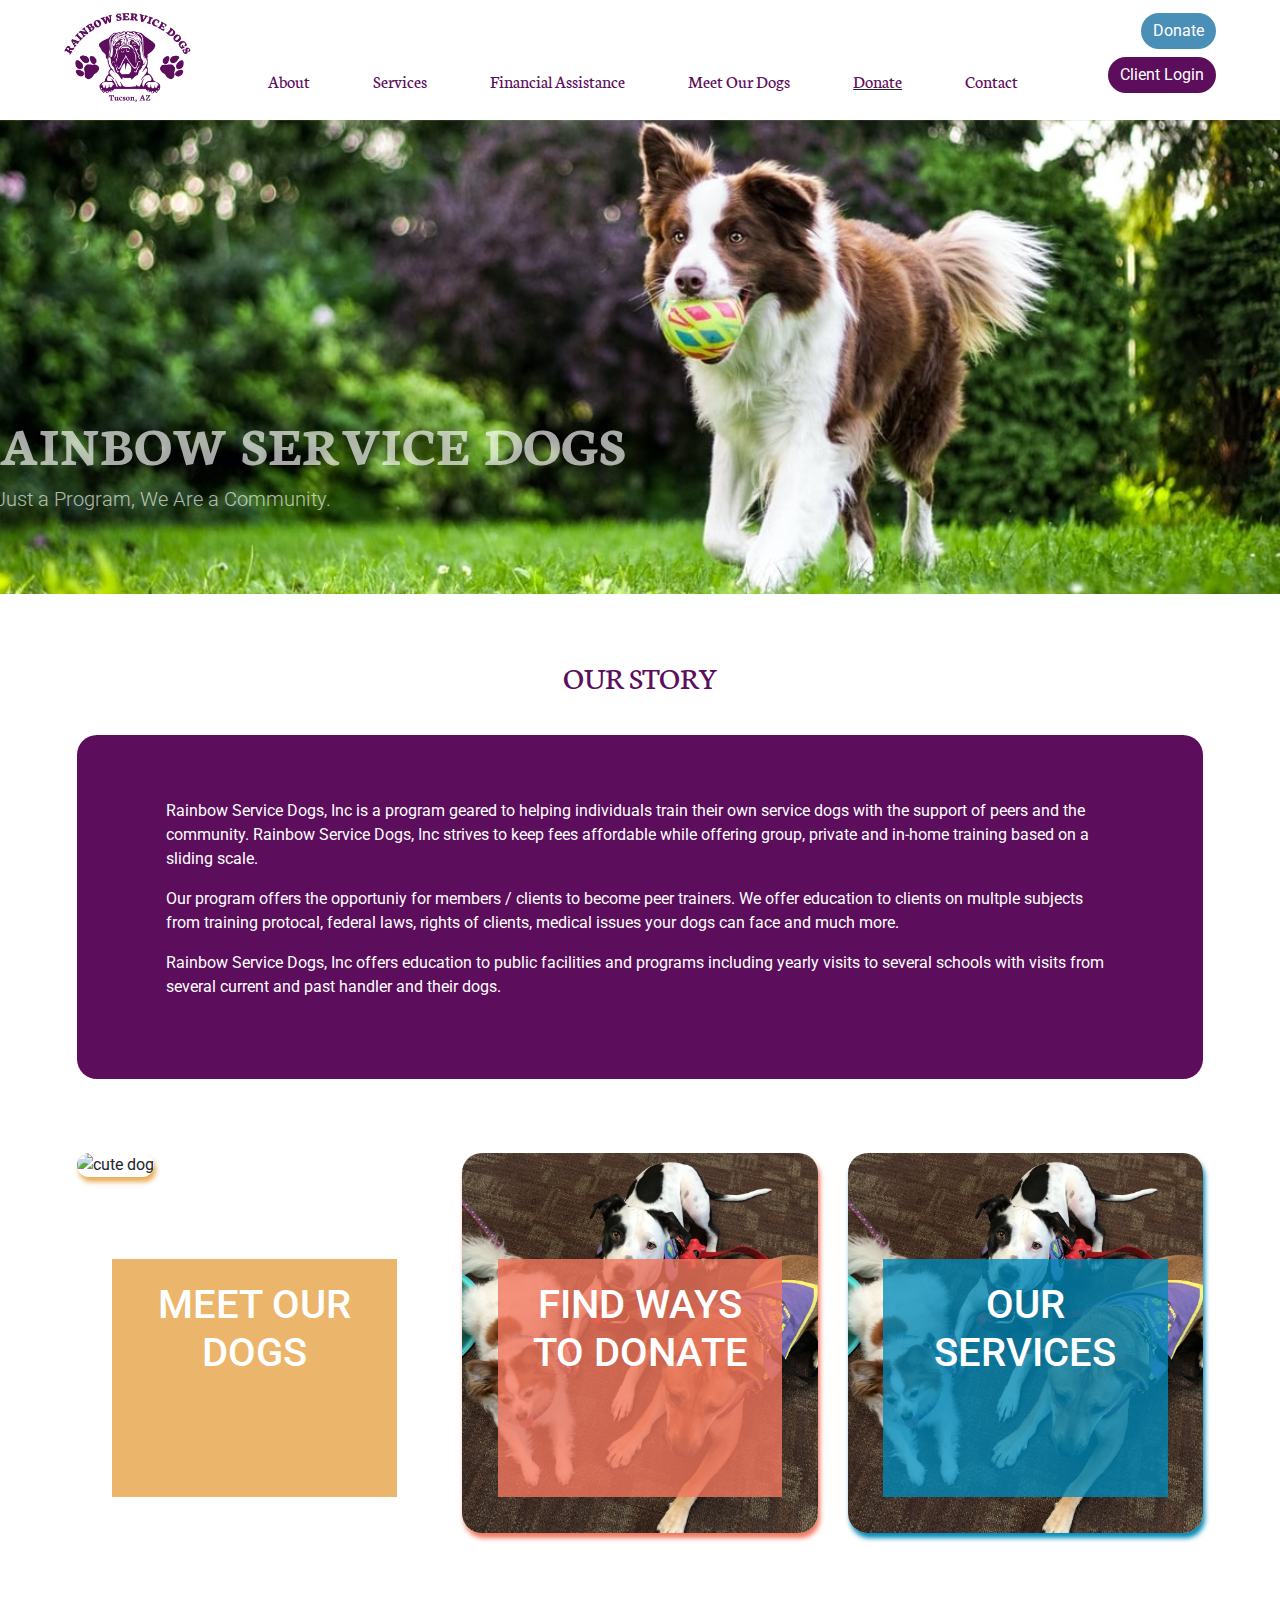
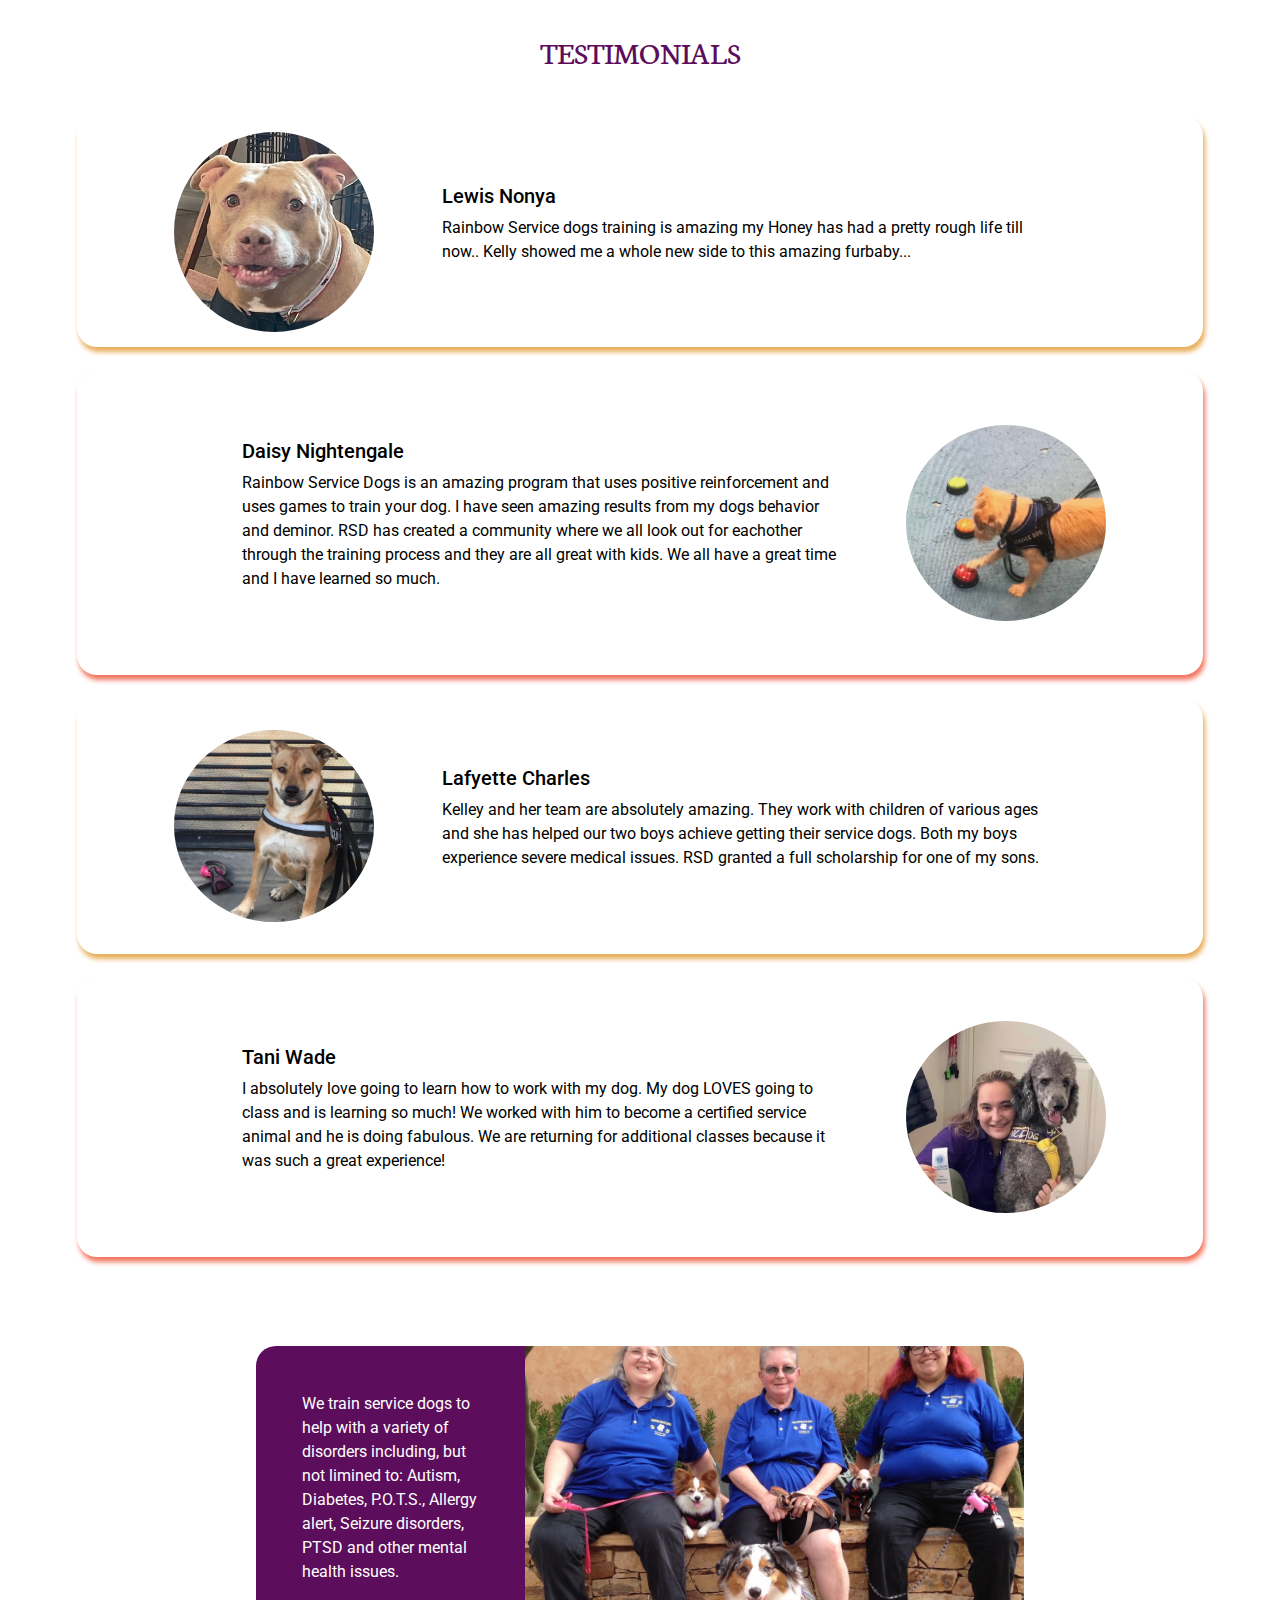
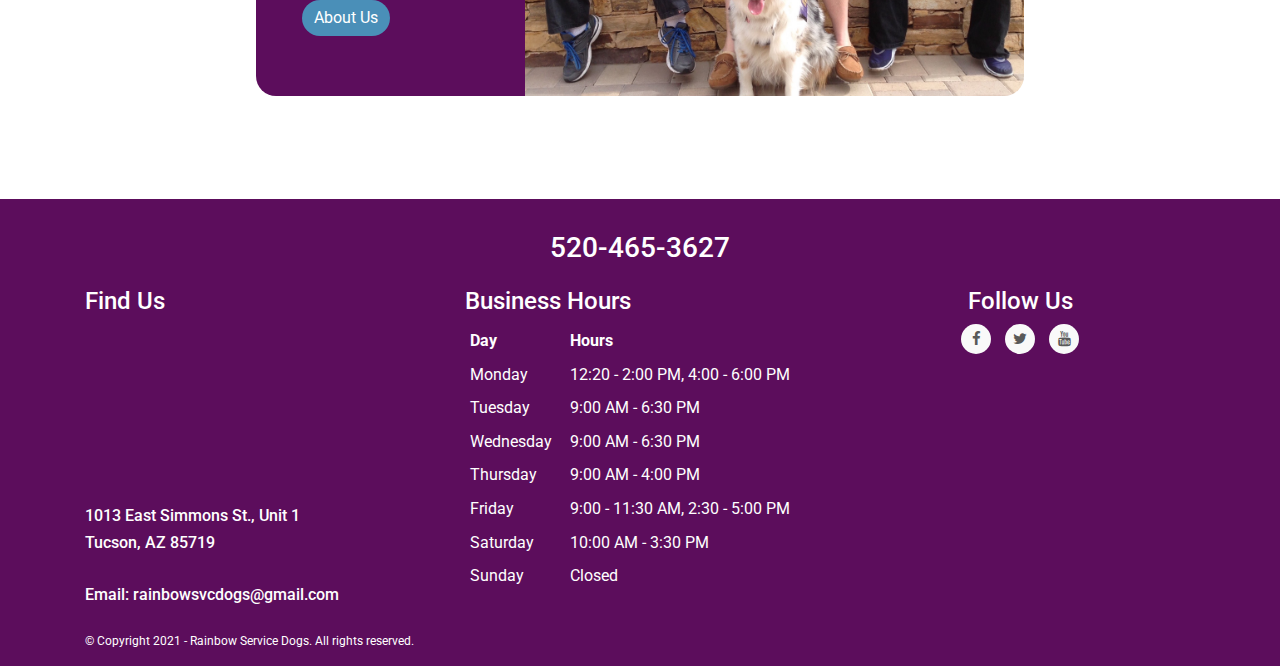
==== index.html @ cb77b2d5 "Margins fixed for about card media query" ====
<!DOCTYPE html>
<html>
<head>
    <title>Rainbow Service Dogs</title>
    <link rel="stylesheet" href="https://stackpath.bootstrapcdn.com/bootstrap/4.3.1/css/bootstrap.min.css" integrity="sha384-ggOyR0iXCbMQv3Xipma34MD+dH/1fQ784/j6cY/iJTQUOhcWr7x9JvoRxT2MZw1T" crossorigin="anonymous">
    <link href="css/style.css" rel="stylesheet" type="text/css">
    <link rel="preconnect" href="https://fonts.googleapis.com">
    <link rel="preconnect" href="https://fonts.gstatic.com" crossorigin>
    <link href="https://fonts.googleapis.com/css2?family=Neuton:wght@700&family=Roboto&display=swap" rel="stylesheet">

    <!--Favicon-->
    <link rel="apple-touch-icon" sizes="180x180" href="images/apple-touch-icon.png">
    <link rel="icon" type="image/png" sizes="32x32" href="images/favicon-32x32.png">
    <link rel="icon" type="image/png" sizes="16x16" href="images/favicon-16x16.png">
    <link rel="manifest" href="/site.webmanifest">

    <link href="https://maxcdn.bootstrapcdn.com/font-awesome/4.7.0/css/font-awesome.min.css" rel="stylesheet" >
    <link href="css/style.css" rel="stylesheet" type="text/css">
</head>
<body>

<section>
    <!-- Navigation -->
    <div class="navigationSection">
    <nav class="navbar navbar-expand-lg navbar-light bg-light fixed-top">
        <a class="navbar-brand" href="index.html">
            <img class="navLogo" src="images/logo.png">
        </a>
        <button class="navbar-toggler" type="button" data-toggle="collapse" data-target="#navbarSupportedContent" aria-controls="navbarSupportedContent" aria-expanded="false" aria-label="Toggle navigation">
          <span class="navbar-toggler-icon"></span>
        </button>
      
        <div class="collapse navbar-collapse align-items-end" id="navbarSupportedContent">
          <ul class="navbar-nav mr-auto">
            <li class="nav-item">
              <a class="nav-link" href="404 page.html">About</a>
            </li>
            <li class="nav-item">
              <a class="nav-link" href="services.html">Services</a>
            </li>
            <li class="nav-item">
                <a class="nav-link" href="404 page.html">Financial Assistance</a>
              </li>
              <li class="nav-item">
                <a class="nav-link" href="pups.html">Meet Our Dogs</a>
              </li>
              <li class="nav-item active">
                <a class="nav-link" href="donate.html">Donate</a>
              </li>
              <li class="nav-item">
                <a class="nav-link" href="404 page.html">Contact</a>
              </li>
            
          </ul>
          <div class="navigationButtons">
            <div class="navButton">
                <button class="donateButton btn btn-outline-success my-2 my-sm-0" type="submit">Donate</button>
            </div>
            <div class="navButton">
                <button class="btn btn-outline-success my-2 my-sm-0 searchButton loginButton" type="submit">Client Login</button>
            </div>
        </div>
        </div>
      </nav>
    </div>
</section>

    <!-- Jumbotron -->
    <div class="heroSection">
        <div class="jumbotron homeJumbotron">
            <h1 class="display-4 homeTitle fadeonload">RAINBOW SERVICE DOGS</h1>
            <p class="lead fadeonload">Not Just a Program, We Are a Community.</p>
          </div>
    </div>

<!-- MAIN PAGE SECTION -->

<!--Intro-->

<div class="pageIntro">
<h2 class="purple homeOurStory">OUR STORY</h2>
<div class="purpleCard">
  <div class="pupIntro">
    <p>Rainbow Service Dogs, Inc is a program geared to helping individuals train their own service dogs with the support of peers and the community.
      Rainbow Service Dogs, Inc strives to keep fees affordable while offering group, private and in-home training based on a sliding scale.</p>
      <p>Our program offers the opportuniy for members / clients to become peer trainers. We offer education to clients on multple subjects from training protocal, federal laws, rights of clients, medical issues your dogs can face and much more.</p>
      <p>Rainbow Service Dogs, Inc offers education to public facilities and programs  including yearly visits to several schools  with visits from several current and past  handler and their dogs.</p>
  </div>
  </div>
</div>

  <!--Feature Homepage cards-->
  
  <div class="container-fluid">
    
    <div class="row galleryRow">
    
   <div class="card-container col-lg-4 col-md-4 col-sm-12">
     <div class="pupCard">
    <div class="pupImageHolder card-image-overlay"><img class="card-img yellow-box-shadow" src="images/Doggo 1 square.jpg" alt="cute dog"></div>
    <div class="card-img-overlay card-overlay-text3">
      <h1>MEET OUR DOGS</h1>
     </div>
    <a class="card-block stretched-link text-decoration-none" href="pups.html"></a>
    <div class="overlay3">
     <h1 class= "card-overlay-text3">MEET OUR DOGS</h1>
    </div>
    </a>
  </div>
   </div>
    

   <div class="card-container col-lg-4 col-md-4 col-sm-12">
    <div class="pupCard">
   <div class="pupImageHolder card-img"><img class="card-img orange-box-shadow" src="images/threedogs.jpg" alt="Card image"> </div>
   <div class="card-img-overlay card-overlay-text2">
    <h1>FIND WAYS TO DONATE</h1>
   </div>
   <a class="card-block stretched-link text-decoration-none" href="donate.html">
  <div class="overlay2">
   <h1 class= "card-overlay-text2">FIND WAYS TO DONATE</h1>
  </div>
   </a>
  </div>
  </div>
   
  <div class="card-container col-lg-4 col-md-4 col-sm-12">
  <div class="pupCard">
   <div class="pupImageHolder card-img"><img class="card-img blue-box-shadow" src="images/threedogs.jpg" alt="Card image"> </div>
   <div class="card-img-overlay card-overlay-text1">
     <h1>OUR SERVICES</h1>
    </div>
    <a class="card-block stretched-link text-decoration-none" href="services.html"> 
   <div class="overlay">
    <h1 class= "card-overlay-text1">OUR SERVICES</h1>
   </div>
   </a>
  </div>
  </div>
  </div>

</div>

<!--Testimonial Cards-->
<div class="container-fluid">
  <h2 class="purple homeSubheading">TESTIMONIALS</h2>
</div>
<div class="testimonials yellow-box-shadow my-4">    
    <div class="testimonial Image d-flex align-items-center">
    <img class="rounded-circle" alt="Honey the Dog" src="images/Honey.jpeg" width="200" data-holder-rendered="true">
    </div>
  <div class="testimonialInfo"> 
    <h5>Lewis Nonya</h5>
    <p>Rainbow Service dogs training is amazing my Honey has had a pretty rough life till now.. Kelly showed me a whole new side to this amazing furbaby...</p>
  </div>
</div>
</div>

<div class="testimonials orange-box-shadow my-4">    
<div class="testimonialInfo">
  <h5>Daisy Nightengale</h5>
  <p>Rainbow Service Dogs is an amazing program that uses positive reinforcement and uses games to train your dog. I have seen amazing results from my dogs behavior and deminor. RSD has created a community where we all look out for eachother through the training process and they are all great with kids. We all have a great time and I have learned so much.</p>
</div>
<div class="testimonial Image  d-flex align-items-center">
  <img class="rounded-circle" alt="Frankie in action" src="images/frankie.jpeg" width="200" data-holder-rendered="true">
</div>
</div>

<div class="testimonials yellow-box-shadow my-4">    
  <div class="testimonial Image d-flex align-items-center">
    <img class="rounded-circle" alt="Daisy the Dog" src="images/daisy2.jpg" width="200" data-holder-rendered="true">
  </div>
  <div class="testimonialInfo">
  <h5>Lafyette Charles</h5>
  <p>Kelley and her team are absolutely amazing. They work with children of various ages and she has helped our two boys achieve getting their service dogs. Both my boys experience  severe medical issues. RSD granted a full scholarship for one of my sons.</p>  
  </div>
</div>
  
  <div class="testimonials orange-box-shadow my-4">    
  <div class="testimonialInfo">
  <h5>Tani Wade</h5>
  <p>I absolutely love going to learn how to work with my dog.  My dog LOVES going to class and is learning so much!  We worked with him to become a certified service animal and he is doing fabulous.  We are returning for additional classes because it was such a great experience!</p>  
  </div>
  <div class="testimonial Image d-flex align-items-center">
    <img class="rounded-circle" alt="Tani and doggo" src="images/Tani Wade.jpeg" width="200" data-holder-rendered="true">
  </div>
  </div>

<!--Call to Donate Card-->
<div class="call-to-action">
<div class="call-to-donate pupsDonate about-us-button">    
  <div class="actionInfo">
    <p>We train service dogs to help with a variety of disorders including, but not limined to: Autism, Diabetes, P.O.T.S., Allergy alert, Seizure disorders, PTSD and other mental health issues.</p>
    <button class="donateButton call-donate-button btn btn-outline-success my-2 my-sm-0" type="submit">About Us</button>
  </div>
  <div class="actionImage">
    <img src="images/threetrainers.jpg">
  </div>
</div>
</div>

</body>
<!-- Footer -->
<footer class="mainfooter" role="contentinfo">
  <div class="footer-middle">
  <div class="container">
    <h3 class="text-center phone">520-465-3627​</h3>
    <div class="row">
                  <!--Column1-->
      <div class="col-md-4 col-sm-6">
        <h4>Find Us</h4>
        <div class="footer-pad map">
          <iframe src="https://www.google.com/maps/embed?pb=!1m18!1m12!1m3!1d3373.3528376174877!2d-110.95823108454509!3d32.27549041669413!2m3!1f0!2f0!3f0!3m2!1i1024!2i768!4f13.1!3m3!1m2!1s0x86d673d3e65c7bdd%3A0x8d4feb7d6f4e5d5d!2s1013%20E%20Simmons%20St%20%231%2C%20Tucson%2C%20AZ%2085719!5e0!3m2!1sen!2sus!4v1629063842570!5m2!1sen!2sus" width="250" height="175 " style="border:0;" allowfullscreen="" loading="lazy"></iframe>
        </div>
        <h6>1013 East Simmons St., Unit 1</h6>
        <h6>Tucson, AZ 85719</h6>
        <br>
        <h6>Email: rainbowsvcdogs@gmail.com</h6>
      </div>
                  <!--Column2-->
      <div class="col-md-4 col-sm-6">
        <div class="footer-pad">
          <h4>Business Hours</h4>
          <table class="table-sm table-borderless" style="width:350px; background-color: #5C0D5C;">
            <thead class="thead">
              <th>Day</th>
              <th>Hours</th>
            </thead>
            <tbody class="table" style="color: white;">
              <tr>
                <td>Monday</td>
                <td>12:20 - 2:00 PM, 4:00 - 6:00 PM</td>
              </tr>
              <tr>
                <td>Tuesday</td>
                <td>9:00 AM - 6:30 PM</td>
              </tr>
              <tr>
                <td>Wednesday</td>
                <td>9:00 AM - 6:30 PM</td>
              </tr>
              <tr>
                <td>Thursday</td>
                <td>9:00 AM - 4:00 PM</td>
              </tr>
              <tr>
                <td>Friday</td<>
                  <td>9:00 - 11:30 AM, 2:30 - 5:00 PM</td>
              </tr>
              <tr>
                <td>Saturday</td>
                <td>10:00 AM - 3:30 PM</td>
              </tr>
              <tr>
                <td>Sunday</td>
                <td>Closed</td>
              </tr>
            </tbody>
          </table>
      </div>
      </div>
                  <!--Column3--> 
      <div class="col-md-4 text-center">
        <!--Column3-->
        <h4>Follow Us</h4>
            <ul class="social-network social-circle">
             <li><a href="#" class="icoFacebook" title="Facebook"><i class="fa fa-facebook"></i></a></li>
             <li><a href="#" class="icoTwitter" title="Twitter"><i class="fa fa-twitter"></i></a></li>
             <li><a href="#" class="icoYouTube" title="YouTube"><i class="fa fa-youtube"></i></a></li>
            </ul>	
      </div>			

    </div>
  <div class="row mb-10">
    <div class="col-md-12 mb-10 copy">
      <p>&copy; Copyright 2021 - Rainbow Service Dogs.  All rights reserved.</p>
    </div>
  </div>


  </div>
  </div>
</footer>  


<script src="https://code.jquery.com/jquery-3.3.1.slim.min.js" integrity="sha384-q8i/X+965DzO0rT7abK41JStQIAqVgRVzpbzo5smXKp4YfRvH+8abtTE1Pi6jizo" crossorigin="anonymous"></script>
    <script src="https://cdnjs.cloudflare.com/ajax/libs/popper.js/1.14.7/umd/popper.min.js" integrity="sha384-UO2eT0CpHqdSJQ6hJty5KVphtPhzWj9WO1clHTMGa3JDZwrnQq4sF86dIHNDz0W1" crossorigin="anonymous"></script>
    <script src="https://stackpath.bootstrapcdn.com/bootstrap/4.3.1/js/bootstrap.min.js" integrity="sha384-JjSmVgyd0p3pXB1rRibZUAYoIIy6OrQ6VrjIEaFf/nJGzIxFDsf4x0xIM+B07jRM" crossorigin="anonymous"></script>
    <script src="https://ajax.googleapis.com/ajax/libs/jquery/3.4.1/jquery.min.js"></script>    
<script src="js/index.js"></script>
</html>
---- css/style.css ----
* {
  -webkit-box-sizing: border-box;
          box-sizing: border-box;
}

/* Typography */
h1 h2 {
  font-family: Neuton, 'Times New Roman', Times, serif;
}
p {
  font-family: Roboto, Arial, Helvetica, sans-serif;
}
.purple {
  color:#5C0D5C;
  font-family: Neuton, 'Times New Roman', Times, serif;
}


/* Navigation Bar Menu */

.navbar {
    padding-left: 5%;
    padding-right: 5%;
    background-color: white !important;
}
.nav-link {
    color:#5C0D5C !important;
    font-family: "Neuton", Georgia, 'Times New Roman', Times, serif;
    font-size: 18px;
}
a.nav-link:hover {
  color: #4A8FB8 !important;
}

.navbar-brand {
    width: 11%;
    margin-right: 4%;
}
.navLogo {
    width: 100%;
}

.donateButton {
    margin-right: 1%;
    background-color: #4A8FB8;
    color: white;
    border: none;
    border-radius: 18px;
}
.donateButton:hover {
  background-color: #E8AE5A;
  color: #2e2e2e;
}
.navigationButtons {
    display: flex;
    flex-direction: column;
    align-items: flex-end;
    justify-content: flex-end;
}
.navButton {
    margin-bottom: 8%;
}
.tab-content {
    padding: 5%;
}
.loginButton {
    background-color: #5C0D5C;
    color: white;
    border: none;
    border-radius: 18px;
}
.modalButton {
  border-radius: 18px;
}
.loginButton:hover {
    background-color: #E8AE5A;
    color: #2e2e2e;
  } 
.navbar-nav {
    width: 83%;
    display: flex;
    justify-content: space-around;
}


/* Jumbotron Hero Section */
.jumbotron {
    padding: 5%;
    margin-top: 120px;
    border-radius: 0;
}
.jumbotron h1 {
  font-family: "Neuton";
  font-weight: bolder !important;
  color: white;
}
.btn-primary {
    background-color: #5C0D5C;
    border: none;
}
.btn-primary:hover {
  background-color: #E8AE5A;
  color: #2e2e2e;
}

.homeJumbotron {
  background-image: url(../images/home\ hero\ crop.jpg);
  background-size: cover;
  background-position: 32%;
  height: 100%;
}
.lead {
  color: white;
}
.homeTitle {
  margin-top: 25vh;
  margin-left: 2%;
}

.pupJumbotron {
  background-image: url(../images/meetourdogs.jpg);
  background-size: cover;
  height: 100%;
  position: 45%;
}

.pupHeading {
  margin-top: 20vh;
}

/* Donation Tabs */
.donate {
  box-shadow: 2px 5px 5px #5C0D5C;
  margin-left: 5%;
  margin-right: 5%;
  border-radius: 20px;
  margin-bottom:5%;
}
.donationSection {
    margin-top: 80px;
    border-radius: 20px;
}
.donationMethod {
    width: 33.33%;
    height: 130px;
    border-top-left-radius: 20px;
    border-top-right-radius: 20px;
}
.tab-content {
    height: 250px;
    border-radius: 20px;
}

.paypal {
  position: absolute;
  right: 0px;
  padding: 20px;
  margin-right: 80px;
  margin-bottom: 40px;
}

.donateJumbotron {
  background-image: url(../images/Donations.jpg);
  background-size: cover;
  background-position: 31%;
  height: 100%;
}

.donateHeading {
  margin-top: 20vh;
}

.donorHeading{
  margin-top: 70vh;
  background-color:#f0f0f0d2;
  padding: 20px;
}

.donorJumbotron {
  background-image: url(../images/xan-griffin-UCFgM_AojFg-unsplash.jpg);
  background-size: cover;
  height: 100%;
}

.purpleDonors {
  color:#5C0D5C;
  font-family: Neuton, 'Times New Roman', Times, serif;
  font-size: 20px;
  margin-bottom: 2%;
  margin-left: 2%;
}

.homeOurStory {
  text-align: center;
  margin-top: 5%;
}

/* Purple Card */
.purpleCard {
  background-color:#5C0D5C;
  color: white;
  margin-left: 6%;
  margin-right: 6%;
  margin-top: 3%;
  margin-bottom: 2%;
  padding-top: 5%;
  padding-bottom: 5%;
  padding-left: 7%;
  padding-right: 7%;
  border-radius: 20px;
}
.purpleCard h5 {
  margin-bottom: 2%;
  margin-top: 1%;
  font-weight: bold;
}
.meetIntroduction {
  margin-top: 5%;
}
.introCard {
  background-color:#5C0D5C;
  color: white;
  margin-left: 6%;
  margin-right: 6%;
  margin-top: 1%;
  padding: 2%;
  border-radius: 20px;
}
.introCard h5 {
  margin-bottom: 2%;
  margin-top: 1%;
  font-weight: bold;
}

/* Call to Donate Card */
.call-to-donate {
  display: flex;
  flex-direction: row;
  width: 60%;
  justify-content: center;
  margin: 0 auto;
  height: 350px;
  margin-top: 7%;
}
.actionInfo {
  width: 35%;
  background-color: #5C0D5C;
  color: white; 
  border-bottom-left-radius: 20px;
  border-top-left-radius: 20px;
  padding: 6%;
}
.actionInfo h4 {
  margin-top: 20%;
  padding-bottom: 10%;
}
.call-donate-button {
  margin-top: 10%;
}
.actionImage {
  width: 65%;
}
.actionImage img {
  height: 100%;
  width: 100%;
  object-fit: cover;
  border-bottom-right-radius: 20px;
  border-top-right-radius: 20px;
}

.aboutInfo {
  width: 35%;
  background-color: #5C0D5C;
  color: white; 
  border-bottom-left-radius: 20px;
  border-top-left-radius: 20px;
  padding: 3%;
}

/* Testimonial Card */
.homeSubheading {
  text-align: center;
  margin-top: 3%;
}
.testimonials {
  display: flex;
  flex-direction: row;
  width: 88%;
  justify-content: center;
  margin: 0 auto;
  border-radius: 20px;
  
}
.testimonialInfo {
  width: 65%;
  color: black; 
  border-bottom-left-radius: 20px;
  border-top-left-radius: 20px;
  padding: 6%;
  height: 100%;
}
.testimonialInfo h4 {
  margin-top: 20%;
  padding-bottom: 10%;
}
.testimonialImage {
  width: 35%;
  padding: 3%;
}

.yellow-box-shadow {
  box-shadow: 2px 5px 5px #E8AE5A;
}
.orange-box-shadow {
  box-shadow: 2px 5px 5px #F2765E;
}
.blue-box-shadow {
  box-shadow: 2px 5px 5px #008bba;
}
.lightpurple-box-shadow {
  box-shadow: 2px 5px 5px #A84AA8;
}
.purple-box-shadow {
  box-shadow: 2px 5px 5px #5F4ABF;
}
.darkpurple-box-shadow {
  box-shadow: 2px 5px 5px #5C0D5C;
}
/* Modal Carousel */
.modalContainer {
  margin-top: 1% !important;
}

.img-size {
    /* 	padding: 0;
        margin: 0; */
        height: 450px;
        width: 700px;
        background-size: cover;
        overflow: hidden;
    }
    .modal-content {
       width: 700px;
      border:none;
    }
    .modal-body {
       padding: 0;
    }
    .carousel-control-prev-icon {
        background-image: url("data:image/svg+xml;charset=utf8,%3Csvg xmlns='http://www.w3.org/2000/svg' fill='%23009be1' viewBox='0 0 8 8'%3E%3Cpath d='M5.25 0l-4 4 4 4 1.5-1.5-2.5-2.5 2.5-2.5-1.5-1.5z'/%3E%3C/svg%3E");
        width: 30px;
        height: 48px;
    }
    .carousel-control-next-icon {
        background-image: url("data:image/svg+xml;charset=utf8,%3Csvg xmlns='http://www.w3.org/2000/svg' fill='%23009be1' viewBox='0 0 8 8'%3E%3Cpath d='M2.75 0l-1.5 1.5 2.5 2.5-2.5 2.5 1.5 1.5 4-4-4-4z'/%3E%3C/svg%3E");
        width: 30px;
        height: 48px;
    }

    .modalTraining {
      margin-bottom: 8%;
    }

    .carousel-item img {
      width: 100%;
      object-fit: contain;
    }
    .carousel-item p {
      margin: 3%;
    }
    .carousel-item h5 {
      margin: 3%;
    }

/* Cards - Regular */
.container-fluid {
  padding-left: 6%;
  padding-right: 6%;
  padding-top: 2%;
  padding-bottom: 1%;
}
.card {
  box-shadow: 2px 5px 8px #5C0D5C;
  border-radius: 20px;
}
.card img {
  border-top-left-radius: 20px;
  border-top-right-radius: 20px;
}
.card-title {
  font-size: 24px;
}

/* Pup Gallery Cards */
.galleryRow {
  margin-bottom: 2.5%;
  margin-top: 2%;
}
.pupCard {
  border-radius: 20px;
  height: 380px;
  position: relative;
}

.pupContent1, .pupContent2, .pupContent3 {
  padding: 15%;
  width: 100%;
}

.pupCard img {
  border-radius: 20px;
  width: 100%;
  height: 100%;
  object-fit:cover;
}

/* overlay fix*/
.pupImageHolder img {
  border-radius: 20px;
  width: 100%;
  height: 100%;
  object-fit:cover;
}
.pupImageHolder {
  width: 100%;
  height: 100%;
  object-fit:cover;
}

.pupsDonate {
  margin-bottom: 8%;
}
.galleryHeader {
  margin-top: 2% !important;
  margin-bottom: 3% !important;
}

.pupTitle {
  color: white;
  font-family: "Neuton" Georgia, 'Times New Roman', Times, serif;
  font-weight: bolder;
}
.pupText {
  color: white;
  font-family: "Roboto" Arial, Helvetica, sans-serif !important;
}

.overlay {
  position: absolute;
  top: 0;
  bottom: 0;
  left: 0;
  right: 0;
  height: 100%;
  width: 100%;
  opacity: 0;
  transition: .5s ease;
  background-color: #008bbad7;
  border-radius: 20px;
  margin: auto;
  overflow: hidden
}

.overlay2 {
  position: absolute;
  top: 0;
  bottom: 0;
  left: 0;
  right: 0;
  height: 100%;
  width: 100%;
  opacity: 0;
  transition: .5s ease;
  background-color: #f2775ecc;
  border-radius: 20px;
  margin: auto;
  overflow: hidden
}
.overlay3 {
  position: absolute;
  top: 0;
  bottom: 0;
  left: 0;
  right: 0;
  height: 100%;
  width: 100%;
  opacity: 0;
  transition: .5s ease;
  background-color: #e8ad5ae3;
  border-radius: 20px;
  margin: auto;
  overflow: hidden
}
.overlay4 {
  position: absolute;
  top: 0;
  bottom: 0;
  left: 0;
  right: 0;
  height: 100%;
  width: 100%;
  opacity: 0;
  transition: .5s ease;
  background-color: #a138a1de;
  border-radius: 20px;
  margin: auto;
  overflow: hidden
}
.overlay5 {
  position: absolute;
  top: 0;
  bottom: 0;
  left: 0;
  right: 0;
  height: 100%;
  width: 100%;
  opacity: 0;
  transition: .5s ease;
  background-color: #5f4abfd8;
  border-radius: 20px;
  margin: auto;
  overflow: hidden
}

.pupCard:hover .overlay {
  opacity: 1;
}
.pupCard:hover .overlay2 {
  opacity: 1;
}
.pupCard:hover .overlay3 {
  opacity: 1;
}
.pupCard:hover .overlay4 {
  opacity: 1;
}
.pupCard:hover .overlay5 {
  opacity: 1;
}
/* Home Feature Cards */
.card-overlay-text1 {
  color: white;
  text-align: center;
  margin-top: 30%;
  margin-bottom: 10%;
  margin-left: 10%;
  margin-right: 10%;
  padding: 6%;
  background-color: #008bbac5; 
}
.card-overlay-text2 {
  color: white;
  text-align: center;
  margin-top: 30%;
  margin-bottom: 10%;
  margin-left: 10%;
  margin-right: 10%;
  padding: 6%;
  background-color: #f2775ecc; 
}
.card-overlay-text3 {
  color: white;
  text-align: center;
  margin-top: 30%;
  margin-bottom: 10%;
  margin-left: 10%;
  margin-right: 10%;
  padding: 6%;
  background-color: #e8ad5ae3; 
}

/*FOOTER*/

footer {
  background: #5C0D5C;
  color: white;
  margin-top: 5%;
}

footer a {
  color: #fff;
  font-size: 14px;
  transition-duration: 0.2s;
}

.copy {
  font-size: 12px;
  padding-top: 20px;
}

.footer-middle {
  padding-top: 2em;
  color: white;
}

footer .phone {
  padding-bottom: 15px;
}

/* footer social icons */

ul.social-network {
  list-style: none;
  display: inline;
  margin-left: 0 !important;
  padding: 0;
}

ul.social-network li {
  display: inline;
  margin: 0 5px;
}

.social-network a.icoFacebook:hover {
  background-color: #4A8FB8;
}

.social-network a.icoYouTube:hover {
  background-color: #4A8FB8;
}
.social-network a.icoTwitter:hover {
  background-color: #4A8FB8;
}

.social-network a.icoFacebook:hover i,
.social-network a.icoYouTube:hover i, 
.social-network a.icoTwitter:hover i {
  color: white;
}

.social-network a.socialIcon:hover,
.socialHoverClass {
  color: #A84AA8;
}

.social-circle li a {
  display: inline-block;
  position: relative;
  margin: 0 auto 0 auto;
  -moz-border-radius: 50%;
  -webkit-border-radius: 50%;
  border-radius: 50%;
  text-align: center;
  width: 30px;
  height: 30px;
  font-size: 15px;
}

.social-circle li i {
  margin: 0;
  line-height: 30px;
  text-align: center;
}

.social-circle li a:hover i,
.triggeredHover {
  -moz-transform: rotate(360deg);
  -webkit-transform: rotate(360deg);
  -ms--transform: rotate(360deg);
  transform: rotate(360deg);
  -webkit-transition: all 0.2s;
  -moz-transition: all 0.2s;
  -o-transition: all 0.2s;
  -ms-transition: all 0.2s;
  transition: all 0.2s;
}

.social-circle i {
  color: #595959;
  -webkit-transition: all 0.8s;
  -moz-transition: all 0.8s;
  -o-transition: all 0.8s;
  -ms-transition: all 0.8s;
  transition: all 0.8s;
}

.social-network a {
  background-color: #F9F9F9;
}

* {
  -webkit-box-sizing: border-box;
          box-sizing: border-box;
}

/* 404 Page */
body {
  padding: 0;
  margin: 0;
}

#notfound {
  position: relative;
  height: 100vh;
}

#notfound .notfound {
  position: absolute;
  left: 50%;
  top: 50%;
  -webkit-transform: translate(-50%, -50%);
      -ms-transform: translate(-50%, -50%);
          transform: translate(-50%, -50%);
}

.notfound {
  max-width: 920px;
  width: 100%;
  line-height: 1.4;
  text-align: center;
  padding-left: 15px;
  padding-right: 15px;
}

.notfound .notfound-404 {
  position: absolute;
  height: 100px;
  top: 0;
  left: 50%;
  -webkit-transform: translateX(-50%);
      -ms-transform: translateX(-50%);
          transform: translateX(-50%);
  z-index: -1;
}

.notfound .notfound-404 h1 {
  font-family: 'Neuton', serif;
  color: #DEEBF2;
  font-weight: 900;
  font-size: 276px;
  margin: 0px;
  position: absolute;
  left: 50%;
  top: 50%;
  -webkit-transform: translate(-50%, -50%);
      -ms-transform: translate(-50%, -50%);
          transform: translate(-50%, -50%);
}

.notfound h2 {
  font-family: 'Neuton', serif;
  font-size: 46px;
  color: #000;
  font-weight: 900;
  text-transform: uppercase;
  margin: 0px;
}

.notfound p {
  font-family: 'Roboto', sans-serif;
  font-size: 16px;
  color: #000;
  font-weight: 400;

  margin-top: 15px;
}

.notfound a {
  font-family: 'Roboto', sans-serif;
  font-size: 14px;
  text-decoration: none;
  text-transform: uppercase;
  background: #5C0D5C;
  display: inline-block;
  padding: 16px 38px;
  border: 2px solid transparent;
  border-radius: 40px;
  color: #fff;
  font-weight: 400;
  -webkit-transition: 0.2s all;
  transition: 0.2s all;
}

.notfound a:hover {
  background-color: #fff;
  border-color: #5c0d5c;
  color: #5c0d5c;
}

/* Media Query */

@media (max-width: 767.98px) {

.navigationButtons {
    display: flex;
    flex-direction: column;
    align-items: flex-start;
    justify-content: flex-start;
    }   

.navButton {
    margin-bottom: 1%;
    }

.jumbotron {
      padding: 5%;
      margin-top: 70px;
      border-radius: 0;
  }

/* About Us Link card */


/* Call to Donate Card */
.call-to-donate {
  display: flex;
  flex-direction: column;
  width: 95%;
  justify-content: center;
  margin-top: 7%;
  margin-bottom: 1%;
  height: 600px;
}
.call-to-action {
  margin: 3%;
}
.actionInfo {
  width: 100%;
  height: 30%;
  background-color: #5C0D5C;
  color: white; 
  border-top-left-radius: 20px;
  border-top-right-radius: 20px;
  border-bottom-left-radius: 0px;
  padding: 6%;
}
.actionInfo h4 {
  margin-top: 2%;
  padding-bottom: 2%;
}
.call-donate-button {
  margin-top: 10%;
}
.actionImage {
  width: 100%;
}
.actionImage img {
  height: 60%;
  width: 100%;
  object-fit: cover;
  border-bottom-right-radius: 20px;
  border-bottom-left-radius: 20px;
  border-top-right-radius: 0px;

}
.homeOurStory {
  margin-top: 10%;
  margin-bottom: 5%;
}
.purpleCard {
  margin-bottom: 6%;
}
.purpleCard h5 {
  margin-bottom: 6%;
}
.homeSubheading {
  margin-top: 12%;
}
.testimonials {
  display: flex;
  flex-direction: column;
  padding: 6%;
}
.testimonialInfo {
  width: 100%;
  padding: 2%;
}
.testimonial{
  margin: 0 auto;
  padding: 2%;
}
.pupCard {
  margin-top: 3%;
}
.pupCard:active .overlay {
  opacity: 1;
}
.pupCard:active .overlay2 {
  opacity: 1;
}
.pupCard:active .overlay3 {
  opacity: 1;
}
.pupCard:active .overlay4 {
  opacity: 1;
}
.pupCard:active .overlay5 {
  opacity: 1;
}
.modalContainer {
  margin-top: 5% !important;
  margin-bottom: 10% !important;
}
footer {
  margin-top: -15% !important;
}


}

@media only screen and (max-width: 480px) {
      .notfound .notfound-404 h1 {
        font-size: 162px;
      }
    }


/* Service page modal */
  .btn-svc a:hover {
    background-color: #fff;
    border-color: #5c0d5c;
    color: #5c0d5c;
  }
  
  .btn-warning {
    background-color: #4a8fb8 !important;
    border: none;
}
.modal-footer btn {
  background-color: #4a8fb8 !important;
}

.white {
  background-color: white;
  color:#5c0d5c;
}

.main {
  margin-top: 10%;
}
.active {
  text-decoration: underline;
}

/* about us card */
.bcontent {
  margin-top: 10px;
}

/* Fade In */
.element.style {
  opacity: 1;
  margin-left: 0px;
}

.fadeonload {
  opacity: 0;
  margin-left: -300px;
  max-width: 100%;
}
---- css/style.css ----
* {
  -webkit-box-sizing: border-box;
          box-sizing: border-box;
}

/* Typography */
h1 h2 {
  font-family: Neuton, 'Times New Roman', Times, serif;
}
p {
  font-family: Roboto, Arial, Helvetica, sans-serif;
}
.purple {
  color:#5C0D5C;
  font-family: Neuton, 'Times New Roman', Times, serif;
}


/* Navigation Bar Menu */

.navbar {
    padding-left: 5%;
    padding-right: 5%;
    background-color: white !important;
}
.nav-link {
    color:#5C0D5C !important;
    font-family: "Neuton", Georgia, 'Times New Roman', Times, serif;
    font-size: 18px;
}
a.nav-link:hover {
  color: #4A8FB8 !important;
}

.navbar-brand {
    width: 11%;
    margin-right: 4%;
}
.navLogo {
    width: 100%;
}

.donateButton {
    margin-right: 1%;
    background-color: #4A8FB8;
    color: white;
    border: none;
    border-radius: 18px;
}
.donateButton:hover {
  background-color: #E8AE5A;
  color: #2e2e2e;
}
.navigationButtons {
    display: flex;
    flex-direction: column;
    align-items: flex-end;
    justify-content: flex-end;
}
.navButton {
    margin-bottom: 8%;
}
.tab-content {
    padding: 5%;
}
.loginButton {
    background-color: #5C0D5C;
    color: white;
    border: none;
    border-radius: 18px;
}
.modalButton {
  border-radius: 18px;
}
.loginButton:hover {
    background-color: #E8AE5A;
    color: #2e2e2e;
  } 
.navbar-nav {
    width: 83%;
    display: flex;
    justify-content: space-around;
}


/* Jumbotron Hero Section */
.jumbotron {
    padding: 5%;
    margin-top: 120px;
    border-radius: 0;
}
.jumbotron h1 {
  font-family: "Neuton";
  font-weight: bolder !important;
  color: white;
}
.btn-primary {
    background-color: #5C0D5C;
    border: none;
}
.btn-primary:hover {
  background-color: #E8AE5A;
  color: #2e2e2e;
}

.homeJumbotron {
  background-image: url(../images/home\ hero\ crop.jpg);
  background-size: cover;
  background-position: 32%;
  height: 100%;
}
.lead {
  color: white;
}
.homeTitle {
  margin-top: 25vh;
  margin-left: 2%;
}

.pupJumbotron {
  background-image: url(../images/meetourdogs.jpg);
  background-size: cover;
  height: 100%;
  position: 45%;
}

.pupHeading {
  margin-top: 20vh;
}

/* Donation Tabs */
.donate {
  box-shadow: 2px 5px 5px #5C0D5C;
  margin-left: 5%;
  margin-right: 5%;
  border-radius: 20px;
  margin-bottom:5%;
}
.donationSection {
    margin-top: 80px;
    border-radius: 20px;
}
.donationMethod {
    width: 33.33%;
    height: 130px;
    border-top-left-radius: 20px;
    border-top-right-radius: 20px;
}
.tab-content {
    height: 250px;
    border-radius: 20px;
}

.paypal {
  position: absolute;
  right: 0px;
  padding: 20px;
  margin-right: 80px;
  margin-bottom: 40px;
}

.donateJumbotron {
  background-image: url(../images/Donations.jpg);
  background-size: cover;
  background-position: 31%;
  height: 100%;
}

.donateHeading {
  margin-top: 20vh;
}

.donorHeading{
  margin-top: 70vh;
  background-color:#f0f0f0d2;
  padding: 20px;
}

.donorJumbotron {
  background-image: url(../images/xan-griffin-UCFgM_AojFg-unsplash.jpg);
  background-size: cover;
  height: 100%;
}

.purpleDonors {
  color:#5C0D5C;
  font-family: Neuton, 'Times New Roman', Times, serif;
  font-size: 20px;
  margin-bottom: 2%;
  margin-left: 2%;
}

.homeOurStory {
  text-align: center;
  margin-top: 5%;
}

/* Purple Card */
.purpleCard {
  background-color:#5C0D5C;
  color: white;
  margin-left: 6%;
  margin-right: 6%;
  margin-top: 3%;
  margin-bottom: 2%;
  padding-top: 5%;
  padding-bottom: 5%;
  padding-left: 7%;
  padding-right: 7%;
  border-radius: 20px;
}
.purpleCard h5 {
  margin-bottom: 2%;
  margin-top: 1%;
  font-weight: bold;
}
.meetIntroduction {
  margin-top: 5%;
}
.introCard {
  background-color:#5C0D5C;
  color: white;
  margin-left: 6%;
  margin-right: 6%;
  margin-top: 1%;
  padding: 2%;
  border-radius: 20px;
}
.introCard h5 {
  margin-bottom: 2%;
  margin-top: 1%;
  font-weight: bold;
}

/* Call to Donate Card */
.call-to-donate {
  display: flex;
  flex-direction: row;
  width: 60%;
  justify-content: center;
  margin: 0 auto;
  height: 350px;
  margin-top: 7%;
}
.actionInfo {
  width: 35%;
  background-color: #5C0D5C;
  color: white; 
  border-bottom-left-radius: 20px;
  border-top-left-radius: 20px;
  padding: 6%;
}
.actionInfo h4 {
  margin-top: 20%;
  padding-bottom: 10%;
}
.call-donate-button {
  margin-top: 10%;
}
.actionImage {
  width: 65%;
}
.actionImage img {
  height: 100%;
  width: 100%;
  object-fit: cover;
  border-bottom-right-radius: 20px;
  border-top-right-radius: 20px;
}

.aboutInfo {
  width: 35%;
  background-color: #5C0D5C;
  color: white; 
  border-bottom-left-radius: 20px;
  border-top-left-radius: 20px;
  padding: 3%;
}

/* Testimonial Card */
.homeSubheading {
  text-align: center;
  margin-top: 3%;
}
.testimonials {
  display: flex;
  flex-direction: row;
  width: 88%;
  justify-content: center;
  margin: 0 auto;
  border-radius: 20px;
  
}
.testimonialInfo {
  width: 65%;
  color: black; 
  border-bottom-left-radius: 20px;
  border-top-left-radius: 20px;
  padding: 6%;
  height: 100%;
}
.testimonialInfo h4 {
  margin-top: 20%;
  padding-bottom: 10%;
}
.testimonialImage {
  width: 35%;
  padding: 3%;
}

.yellow-box-shadow {
  box-shadow: 2px 5px 5px #E8AE5A;
}
.orange-box-shadow {
  box-shadow: 2px 5px 5px #F2765E;
}
.blue-box-shadow {
  box-shadow: 2px 5px 5px #008bba;
}
.lightpurple-box-shadow {
  box-shadow: 2px 5px 5px #A84AA8;
}
.purple-box-shadow {
  box-shadow: 2px 5px 5px #5F4ABF;
}
.darkpurple-box-shadow {
  box-shadow: 2px 5px 5px #5C0D5C;
}
/* Modal Carousel */
.modalContainer {
  margin-top: 1% !important;
}

.img-size {
    /* 	padding: 0;
        margin: 0; */
        height: 450px;
        width: 700px;
        background-size: cover;
        overflow: hidden;
    }
    .modal-content {
       width: 700px;
      border:none;
    }
    .modal-body {
       padding: 0;
    }
    .carousel-control-prev-icon {
        background-image: url("data:image/svg+xml;charset=utf8,%3Csvg xmlns='http://www.w3.org/2000/svg' fill='%23009be1' viewBox='0 0 8 8'%3E%3Cpath d='M5.25 0l-4 4 4 4 1.5-1.5-2.5-2.5 2.5-2.5-1.5-1.5z'/%3E%3C/svg%3E");
        width: 30px;
        height: 48px;
    }
    .carousel-control-next-icon {
        background-image: url("data:image/svg+xml;charset=utf8,%3Csvg xmlns='http://www.w3.org/2000/svg' fill='%23009be1' viewBox='0 0 8 8'%3E%3Cpath d='M2.75 0l-1.5 1.5 2.5 2.5-2.5 2.5 1.5 1.5 4-4-4-4z'/%3E%3C/svg%3E");
        width: 30px;
        height: 48px;
    }

    .modalTraining {
      margin-bottom: 8%;
    }

    .carousel-item img {
      width: 100%;
      object-fit: contain;
    }
    .carousel-item p {
      margin: 3%;
    }
    .carousel-item h5 {
      margin: 3%;
    }

/* Cards - Regular */
.container-fluid {
  padding-left: 6%;
  padding-right: 6%;
  padding-top: 2%;
  padding-bottom: 1%;
}
.card {
  box-shadow: 2px 5px 8px #5C0D5C;
  border-radius: 20px;
}
.card img {
  border-top-left-radius: 20px;
  border-top-right-radius: 20px;
}
.card-title {
  font-size: 24px;
}

/* Pup Gallery Cards */
.galleryRow {
  margin-bottom: 2.5%;
  margin-top: 2%;
}
.pupCard {
  border-radius: 20px;
  height: 380px;
  position: relative;
}

.pupContent1, .pupContent2, .pupContent3 {
  padding: 15%;
  width: 100%;
}

.pupCard img {
  border-radius: 20px;
  width: 100%;
  height: 100%;
  object-fit:cover;
}

/* overlay fix*/
.pupImageHolder img {
  border-radius: 20px;
  width: 100%;
  height: 100%;
  object-fit:cover;
}
.pupImageHolder {
  width: 100%;
  height: 100%;
  object-fit:cover;
}

.pupsDonate {
  margin-bottom: 8%;
}
.galleryHeader {
  margin-top: 2% !important;
  margin-bottom: 3% !important;
}

.pupTitle {
  color: white;
  font-family: "Neuton" Georgia, 'Times New Roman', Times, serif;
  font-weight: bolder;
}
.pupText {
  color: white;
  font-family: "Roboto" Arial, Helvetica, sans-serif !important;
}

.overlay {
  position: absolute;
  top: 0;
  bottom: 0;
  left: 0;
  right: 0;
  height: 100%;
  width: 100%;
  opacity: 0;
  transition: .5s ease;
  background-color: #008bbad7;
  border-radius: 20px;
  margin: auto;
  overflow: hidden
}

.overlay2 {
  position: absolute;
  top: 0;
  bottom: 0;
  left: 0;
  right: 0;
  height: 100%;
  width: 100%;
  opacity: 0;
  transition: .5s ease;
  background-color: #f2775ecc;
  border-radius: 20px;
  margin: auto;
  overflow: hidden
}
.overlay3 {
  position: absolute;
  top: 0;
  bottom: 0;
  left: 0;
  right: 0;
  height: 100%;
  width: 100%;
  opacity: 0;
  transition: .5s ease;
  background-color: #e8ad5ae3;
  border-radius: 20px;
  margin: auto;
  overflow: hidden
}
.overlay4 {
  position: absolute;
  top: 0;
  bottom: 0;
  left: 0;
  right: 0;
  height: 100%;
  width: 100%;
  opacity: 0;
  transition: .5s ease;
  background-color: #a138a1de;
  border-radius: 20px;
  margin: auto;
  overflow: hidden
}
.overlay5 {
  position: absolute;
  top: 0;
  bottom: 0;
  left: 0;
  right: 0;
  height: 100%;
  width: 100%;
  opacity: 0;
  transition: .5s ease;
  background-color: #5f4abfd8;
  border-radius: 20px;
  margin: auto;
  overflow: hidden
}

.pupCard:hover .overlay {
  opacity: 1;
}
.pupCard:hover .overlay2 {
  opacity: 1;
}
.pupCard:hover .overlay3 {
  opacity: 1;
}
.pupCard:hover .overlay4 {
  opacity: 1;
}
.pupCard:hover .overlay5 {
  opacity: 1;
}
/* Home Feature Cards */
.card-overlay-text1 {
  color: white;
  text-align: center;
  margin-top: 30%;
  margin-bottom: 10%;
  margin-left: 10%;
  margin-right: 10%;
  padding: 6%;
  background-color: #008bbac5; 
}
.card-overlay-text2 {
  color: white;
  text-align: center;
  margin-top: 30%;
  margin-bottom: 10%;
  margin-left: 10%;
  margin-right: 10%;
  padding: 6%;
  background-color: #f2775ecc; 
}
.card-overlay-text3 {
  color: white;
  text-align: center;
  margin-top: 30%;
  margin-bottom: 10%;
  margin-left: 10%;
  margin-right: 10%;
  padding: 6%;
  background-color: #e8ad5ae3; 
}

/*FOOTER*/

footer {
  background: #5C0D5C;
  color: white;
  margin-top: 5%;
}

footer a {
  color: #fff;
  font-size: 14px;
  transition-duration: 0.2s;
}

.copy {
  font-size: 12px;
  padding-top: 20px;
}

.footer-middle {
  padding-top: 2em;
  color: white;
}

footer .phone {
  padding-bottom: 15px;
}

/* footer social icons */

ul.social-network {
  list-style: none;
  display: inline;
  margin-left: 0 !important;
  padding: 0;
}

ul.social-network li {
  display: inline;
  margin: 0 5px;
}

.social-network a.icoFacebook:hover {
  background-color: #4A8FB8;
}

.social-network a.icoYouTube:hover {
  background-color: #4A8FB8;
}
.social-network a.icoTwitter:hover {
  background-color: #4A8FB8;
}

.social-network a.icoFacebook:hover i,
.social-network a.icoYouTube:hover i, 
.social-network a.icoTwitter:hover i {
  color: white;
}

.social-network a.socialIcon:hover,
.socialHoverClass {
  color: #A84AA8;
}

.social-circle li a {
  display: inline-block;
  position: relative;
  margin: 0 auto 0 auto;
  -moz-border-radius: 50%;
  -webkit-border-radius: 50%;
  border-radius: 50%;
  text-align: center;
  width: 30px;
  height: 30px;
  font-size: 15px;
}

.social-circle li i {
  margin: 0;
  line-height: 30px;
  text-align: center;
}

.social-circle li a:hover i,
.triggeredHover {
  -moz-transform: rotate(360deg);
  -webkit-transform: rotate(360deg);
  -ms--transform: rotate(360deg);
  transform: rotate(360deg);
  -webkit-transition: all 0.2s;
  -moz-transition: all 0.2s;
  -o-transition: all 0.2s;
  -ms-transition: all 0.2s;
  transition: all 0.2s;
}

.social-circle i {
  color: #595959;
  -webkit-transition: all 0.8s;
  -moz-transition: all 0.8s;
  -o-transition: all 0.8s;
  -ms-transition: all 0.8s;
  transition: all 0.8s;
}

.social-network a {
  background-color: #F9F9F9;
}

* {
  -webkit-box-sizing: border-box;
          box-sizing: border-box;
}

/* 404 Page */
body {
  padding: 0;
  margin: 0;
}

#notfound {
  position: relative;
  height: 100vh;
}

#notfound .notfound {
  position: absolute;
  left: 50%;
  top: 50%;
  -webkit-transform: translate(-50%, -50%);
      -ms-transform: translate(-50%, -50%);
          transform: translate(-50%, -50%);
}

.notfound {
  max-width: 920px;
  width: 100%;
  line-height: 1.4;
  text-align: center;
  padding-left: 15px;
  padding-right: 15px;
}

.notfound .notfound-404 {
  position: absolute;
  height: 100px;
  top: 0;
  left: 50%;
  -webkit-transform: translateX(-50%);
      -ms-transform: translateX(-50%);
          transform: translateX(-50%);
  z-index: -1;
}

.notfound .notfound-404 h1 {
  font-family: 'Neuton', serif;
  color: #DEEBF2;
  font-weight: 900;
  font-size: 276px;
  margin: 0px;
  position: absolute;
  left: 50%;
  top: 50%;
  -webkit-transform: translate(-50%, -50%);
      -ms-transform: translate(-50%, -50%);
          transform: translate(-50%, -50%);
}

.notfound h2 {
  font-family: 'Neuton', serif;
  font-size: 46px;
  color: #000;
  font-weight: 900;
  text-transform: uppercase;
  margin: 0px;
}

.notfound p {
  font-family: 'Roboto', sans-serif;
  font-size: 16px;
  color: #000;
  font-weight: 400;

  margin-top: 15px;
}

.notfound a {
  font-family: 'Roboto', sans-serif;
  font-size: 14px;
  text-decoration: none;
  text-transform: uppercase;
  background: #5C0D5C;
  display: inline-block;
  padding: 16px 38px;
  border: 2px solid transparent;
  border-radius: 40px;
  color: #fff;
  font-weight: 400;
  -webkit-transition: 0.2s all;
  transition: 0.2s all;
}

.notfound a:hover {
  background-color: #fff;
  border-color: #5c0d5c;
  color: #5c0d5c;
}

/* Media Query */

@media (max-width: 767.98px) {

.navigationButtons {
    display: flex;
    flex-direction: column;
    align-items: flex-start;
    justify-content: flex-start;
    }   

.navButton {
    margin-bottom: 1%;
    }

.jumbotron {
      padding: 5%;
      margin-top: 70px;
      border-radius: 0;
  }

/* About Us Link card */


/* Call to Donate Card */
.call-to-donate {
  display: flex;
  flex-direction: column;
  width: 95%;
  justify-content: center;
  margin-top: 7%;
  margin-bottom: 1%;
  height: 600px;
}
.call-to-action {
  margin: 3%;
}
.actionInfo {
  width: 100%;
  height: 30%;
  background-color: #5C0D5C;
  color: white; 
  border-top-left-radius: 20px;
  border-top-right-radius: 20px;
  border-bottom-left-radius: 0px;
  padding: 6%;
}
.actionInfo h4 {
  margin-top: 2%;
  padding-bottom: 2%;
}
.call-donate-button {
  margin-top: 10%;
}
.actionImage {
  width: 100%;
}
.actionImage img {
  height: 60%;
  width: 100%;
  object-fit: cover;
  border-bottom-right-radius: 20px;
  border-bottom-left-radius: 20px;
  border-top-right-radius: 0px;

}
.homeOurStory {
  margin-top: 10%;
  margin-bottom: 5%;
}
.purpleCard {
  margin-bottom: 6%;
}
.purpleCard h5 {
  margin-bottom: 6%;
}
.homeSubheading {
  margin-top: 12%;
}
.testimonials {
  display: flex;
  flex-direction: column;
  padding: 6%;
}
.testimonialInfo {
  width: 100%;
  padding: 2%;
}
.testimonial{
  margin: 0 auto;
  padding: 2%;
}
.pupCard {
  margin-top: 3%;
}
.pupCard:active .overlay {
  opacity: 1;
}
.pupCard:active .overlay2 {
  opacity: 1;
}
.pupCard:active .overlay3 {
  opacity: 1;
}
.pupCard:active .overlay4 {
  opacity: 1;
}
.pupCard:active .overlay5 {
  opacity: 1;
}
.modalContainer {
  margin-top: 5% !important;
  margin-bottom: 10% !important;
}
footer {
  margin-top: -15% !important;
}


}

@media only screen and (max-width: 480px) {
      .notfound .notfound-404 h1 {
        font-size: 162px;
      }
    }


/* Service page modal */
  .btn-svc a:hover {
    background-color: #fff;
    border-color: #5c0d5c;
    color: #5c0d5c;
  }
  
  .btn-warning {
    background-color: #4a8fb8 !important;
    border: none;
}
.modal-footer btn {
  background-color: #4a8fb8 !important;
}

.white {
  background-color: white;
  color:#5c0d5c;
}

.main {
  margin-top: 10%;
}
.active {
  text-decoration: underline;
}

/* about us card */
.bcontent {
  margin-top: 10px;
}

/* Fade In */
.element.style {
  opacity: 1;
  margin-left: 0px;
}

.fadeonload {
  opacity: 0;
  margin-left: -300px;
  max-width: 100%;
}
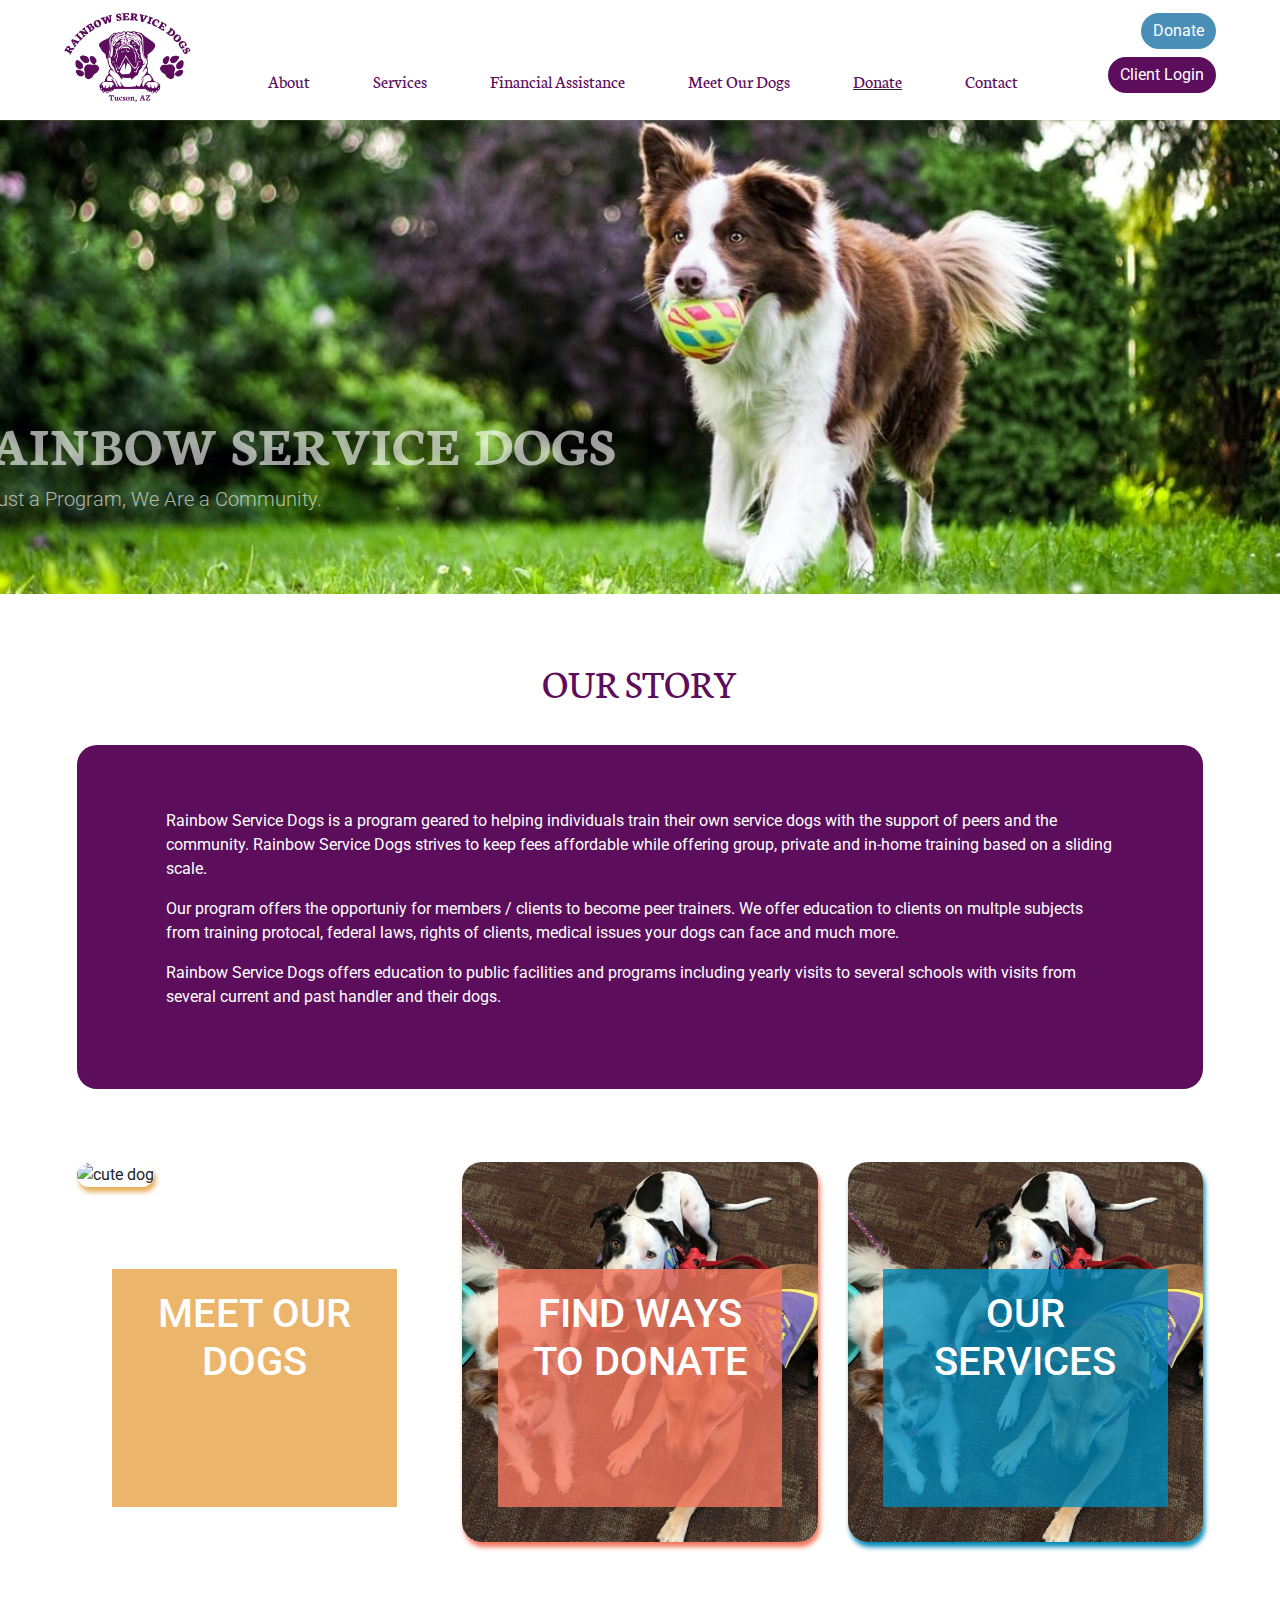
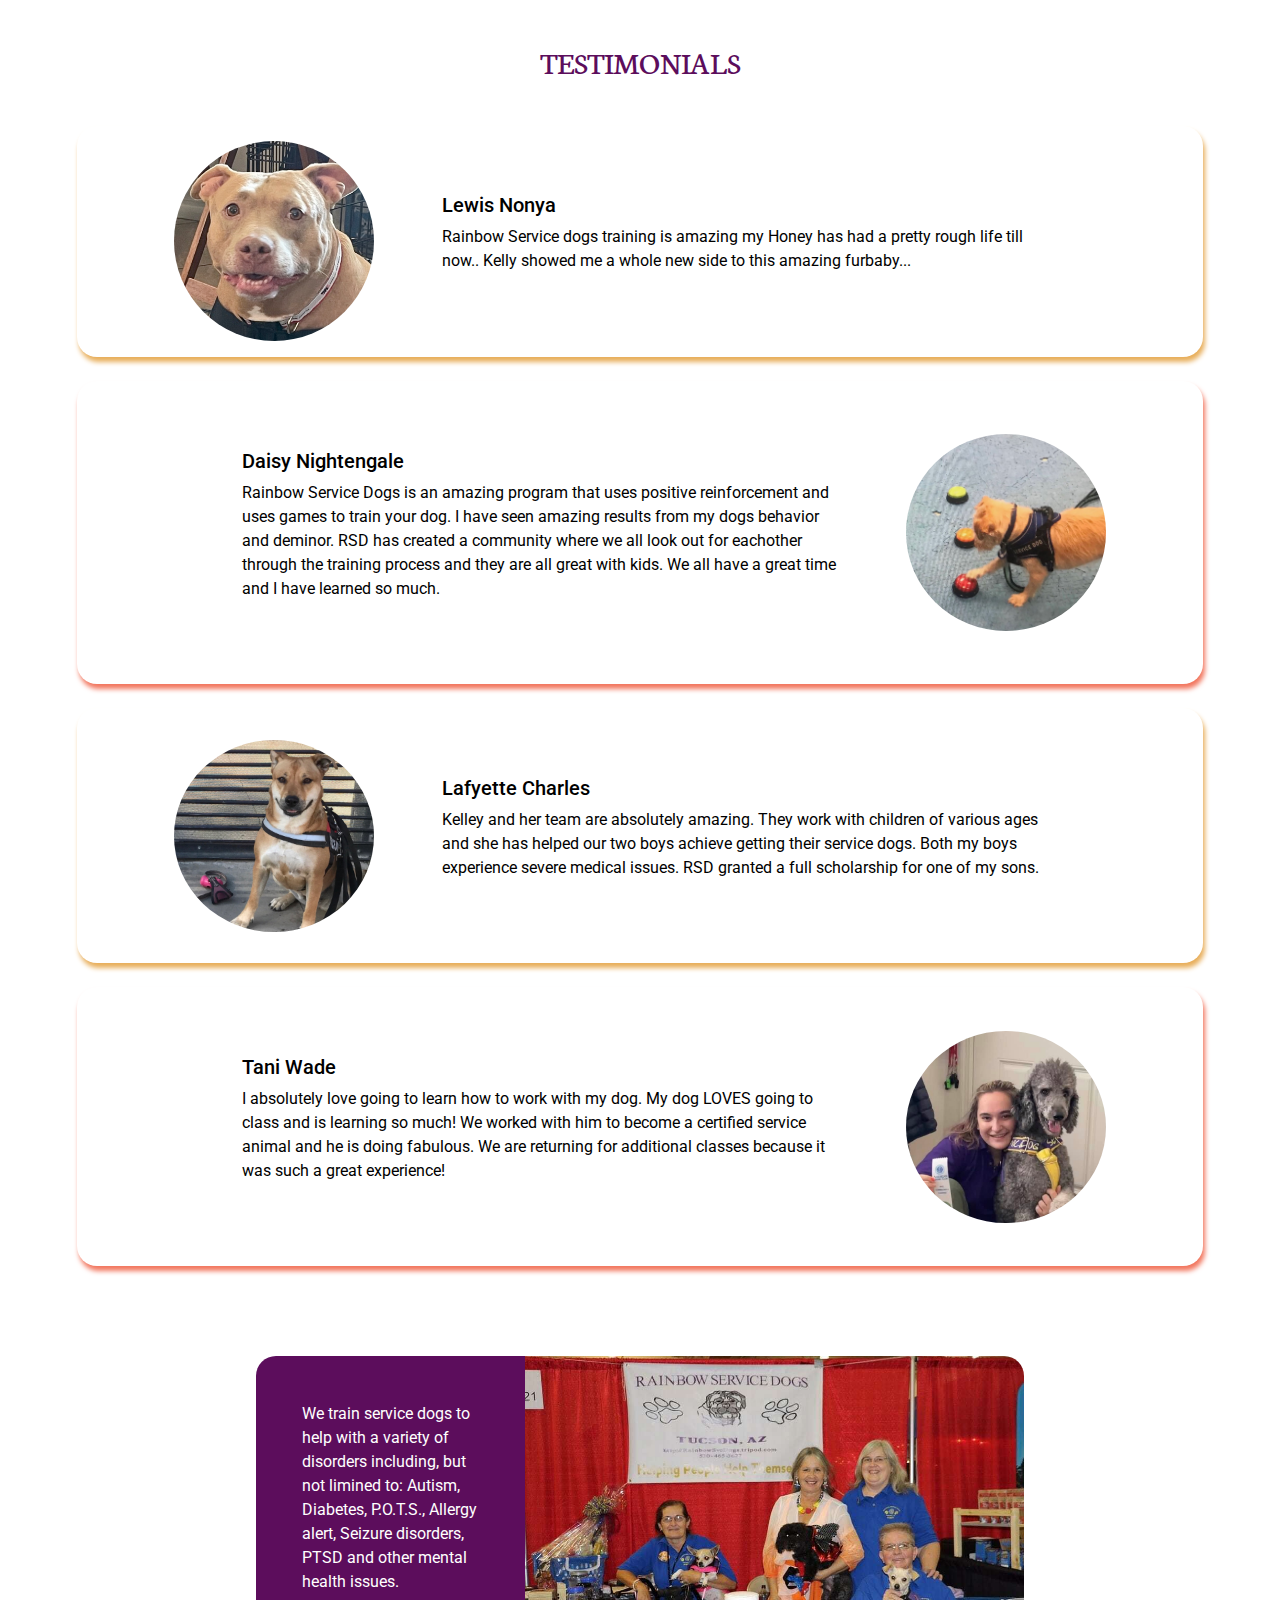
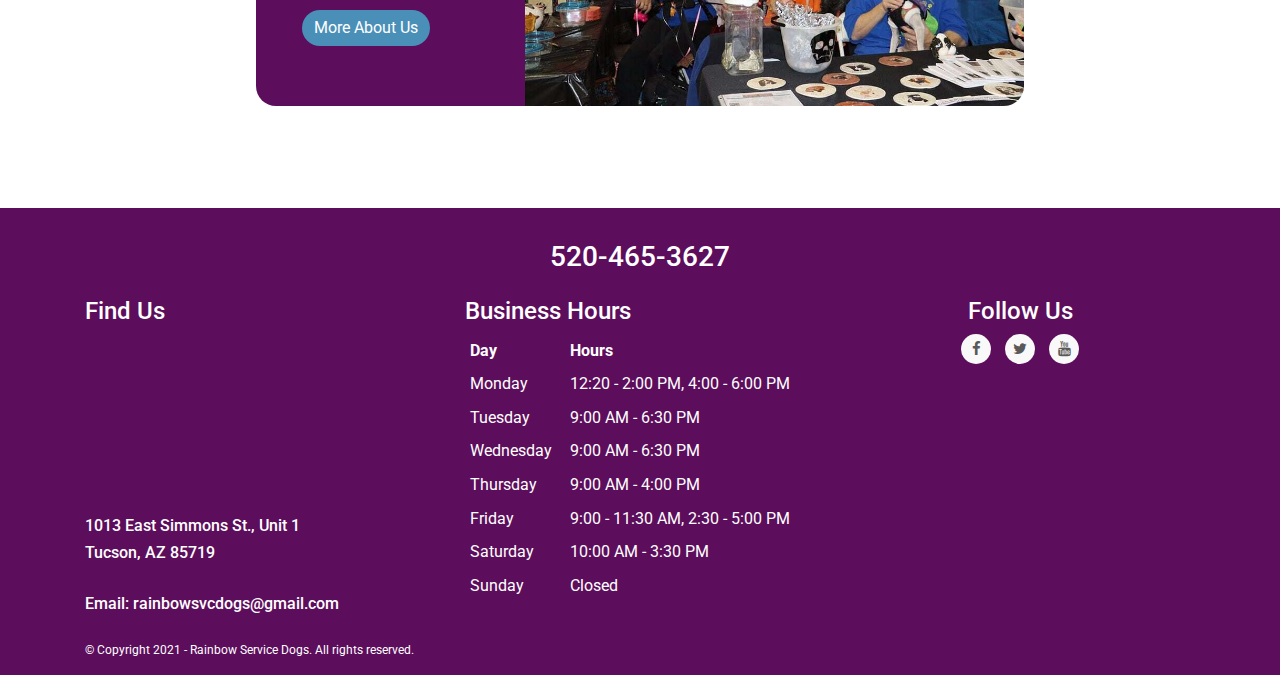
==== commit 2d6f4d26: "Merge branch 'main' of https://github.com/cgednalske/Rainbow_Service_Dogs into main" ====
--- a/index.html
+++ b/index.html
@@ -78,13 +78,13 @@
 <!--Intro-->
 
 <div class="pageIntro">
-<h2 class="purple homeOurStory">OUR STORY</h2>
+<h1 class="purple homeOurStory">OUR STORY</h1>
 <div class="purpleCard">
   <div class="pupIntro">
-    <p>Rainbow Service Dogs, Inc is a program geared to helping individuals train their own service dogs with the support of peers and the community.
-      Rainbow Service Dogs, Inc strives to keep fees affordable while offering group, private and in-home training based on a sliding scale.</p>
+    <p>Rainbow Service Dogs is a program geared to helping individuals train their own service dogs with the support of peers and the community.
+      Rainbow Service Dogs strives to keep fees affordable while offering group, private and in-home training based on a sliding scale.</p>
       <p>Our program offers the opportuniy for members / clients to become peer trainers. We offer education to clients on multple subjects from training protocal, federal laws, rights of clients, medical issues your dogs can face and much more.</p>
-      <p>Rainbow Service Dogs, Inc offers education to public facilities and programs  including yearly visits to several schools  with visits from several current and past  handler and their dogs.</p>
+      <p>Rainbow Service Dogs offers education to public facilities and programs  including yearly visits to several schools  with visits from several current and past  handler and their dogs.</p>
   </div>
   </div>
 </div>
@@ -140,7 +140,6 @@
   </div>
 
 </div>
-
 <!--Testimonial Cards-->
 <div class="container-fluid">
   <h2 class="purple homeSubheading">TESTIMONIALS</h2>
@@ -154,8 +153,6 @@
     <p>Rainbow Service dogs training is amazing my Honey has had a pretty rough life till now.. Kelly showed me a whole new side to this amazing furbaby...</p>
   </div>
 </div>
-</div>
-
 <div class="testimonials orange-box-shadow my-4">    
 <div class="testimonialInfo">
   <h5>Daisy Nightengale</h5>
@@ -165,7 +162,6 @@
   <img class="rounded-circle" alt="Frankie in action" src="images/frankie.jpeg" width="200" data-holder-rendered="true">
 </div>
 </div>
-
 <div class="testimonials yellow-box-shadow my-4">    
   <div class="testimonial Image d-flex align-items-center">
     <img class="rounded-circle" alt="Daisy the Dog" src="images/daisy2.jpg" width="200" data-holder-rendered="true">
@@ -175,7 +171,6 @@
   <p>Kelley and her team are absolutely amazing. They work with children of various ages and she has helped our two boys achieve getting their service dogs. Both my boys experience  severe medical issues. RSD granted a full scholarship for one of my sons.</p>  
   </div>
 </div>
-  
   <div class="testimonials orange-box-shadow my-4">    
   <div class="testimonialInfo">
   <h5>Tani Wade</h5>
@@ -185,16 +180,17 @@
     <img class="rounded-circle" alt="Tani and doggo" src="images/Tani Wade.jpeg" width="200" data-holder-rendered="true">
   </div>
   </div>
+
 
 <!--Call to Donate Card-->
 <div class="call-to-action">
 <div class="call-to-donate pupsDonate about-us-button">    
   <div class="actionInfo">
     <p>We train service dogs to help with a variety of disorders including, but not limined to: Autism, Diabetes, P.O.T.S., Allergy alert, Seizure disorders, PTSD and other mental health issues.</p>
-    <button class="donateButton call-donate-button btn btn-outline-success my-2 my-sm-0" type="submit">About Us</button>
+    <button class="donateButton call-donate-button btn btn-outline-success my-2 my-sm-0" type="submit">More About Us</button>
   </div>
   <div class="actionImage">
-    <img src="images/threetrainers.jpg">
+    <img img-fluid src="images/rsd.jpg">
   </div>
 </div>
 </div>
--- a/css/style.css
+++ b/css/style.css
@@ -289,8 +289,8 @@
   justify-content: center;
   margin: 0 auto;
   border-radius: 20px;
-  
-}
+}
+
 .testimonialInfo {
   width: 65%;
   color: black; 
--- a/css/style.css
+++ b/css/style.css
@@ -289,8 +289,8 @@
   justify-content: center;
   margin: 0 auto;
   border-radius: 20px;
-  
-}
+}
+
 .testimonialInfo {
   width: 65%;
   color: black; 
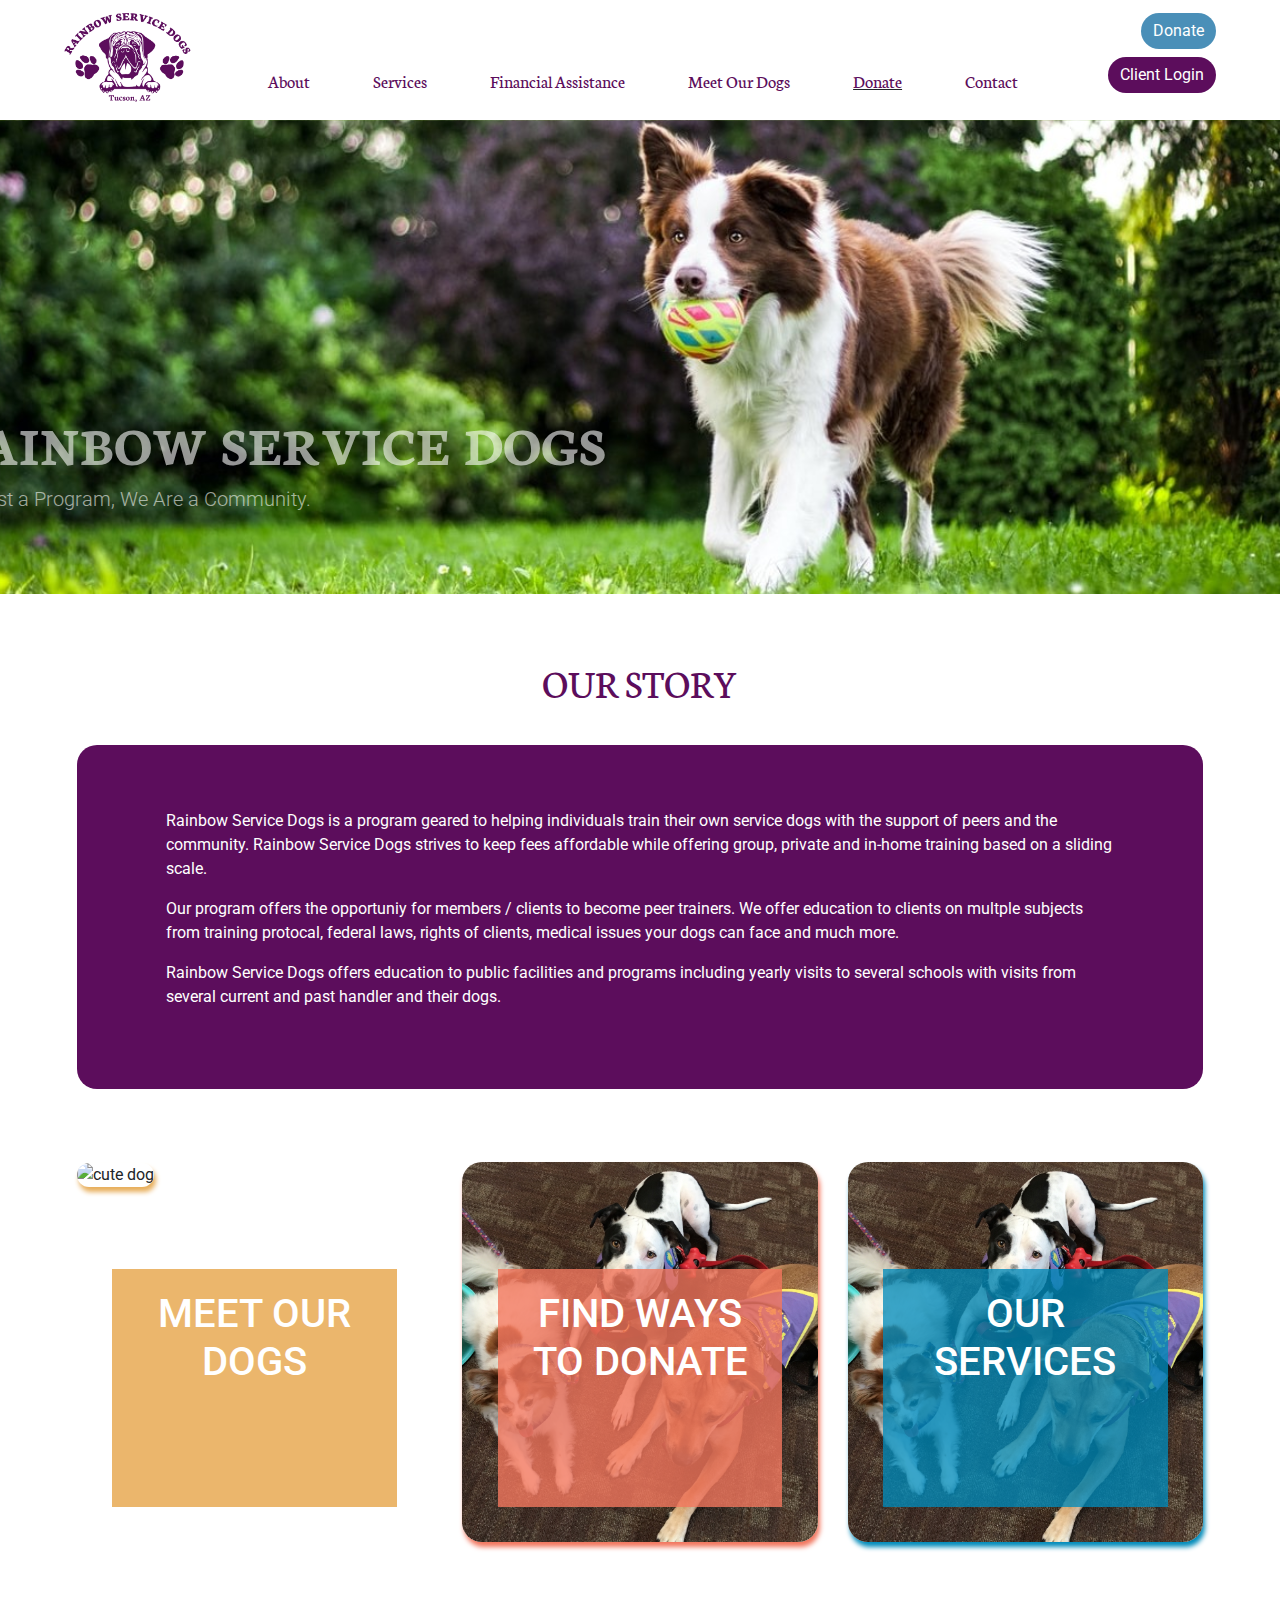
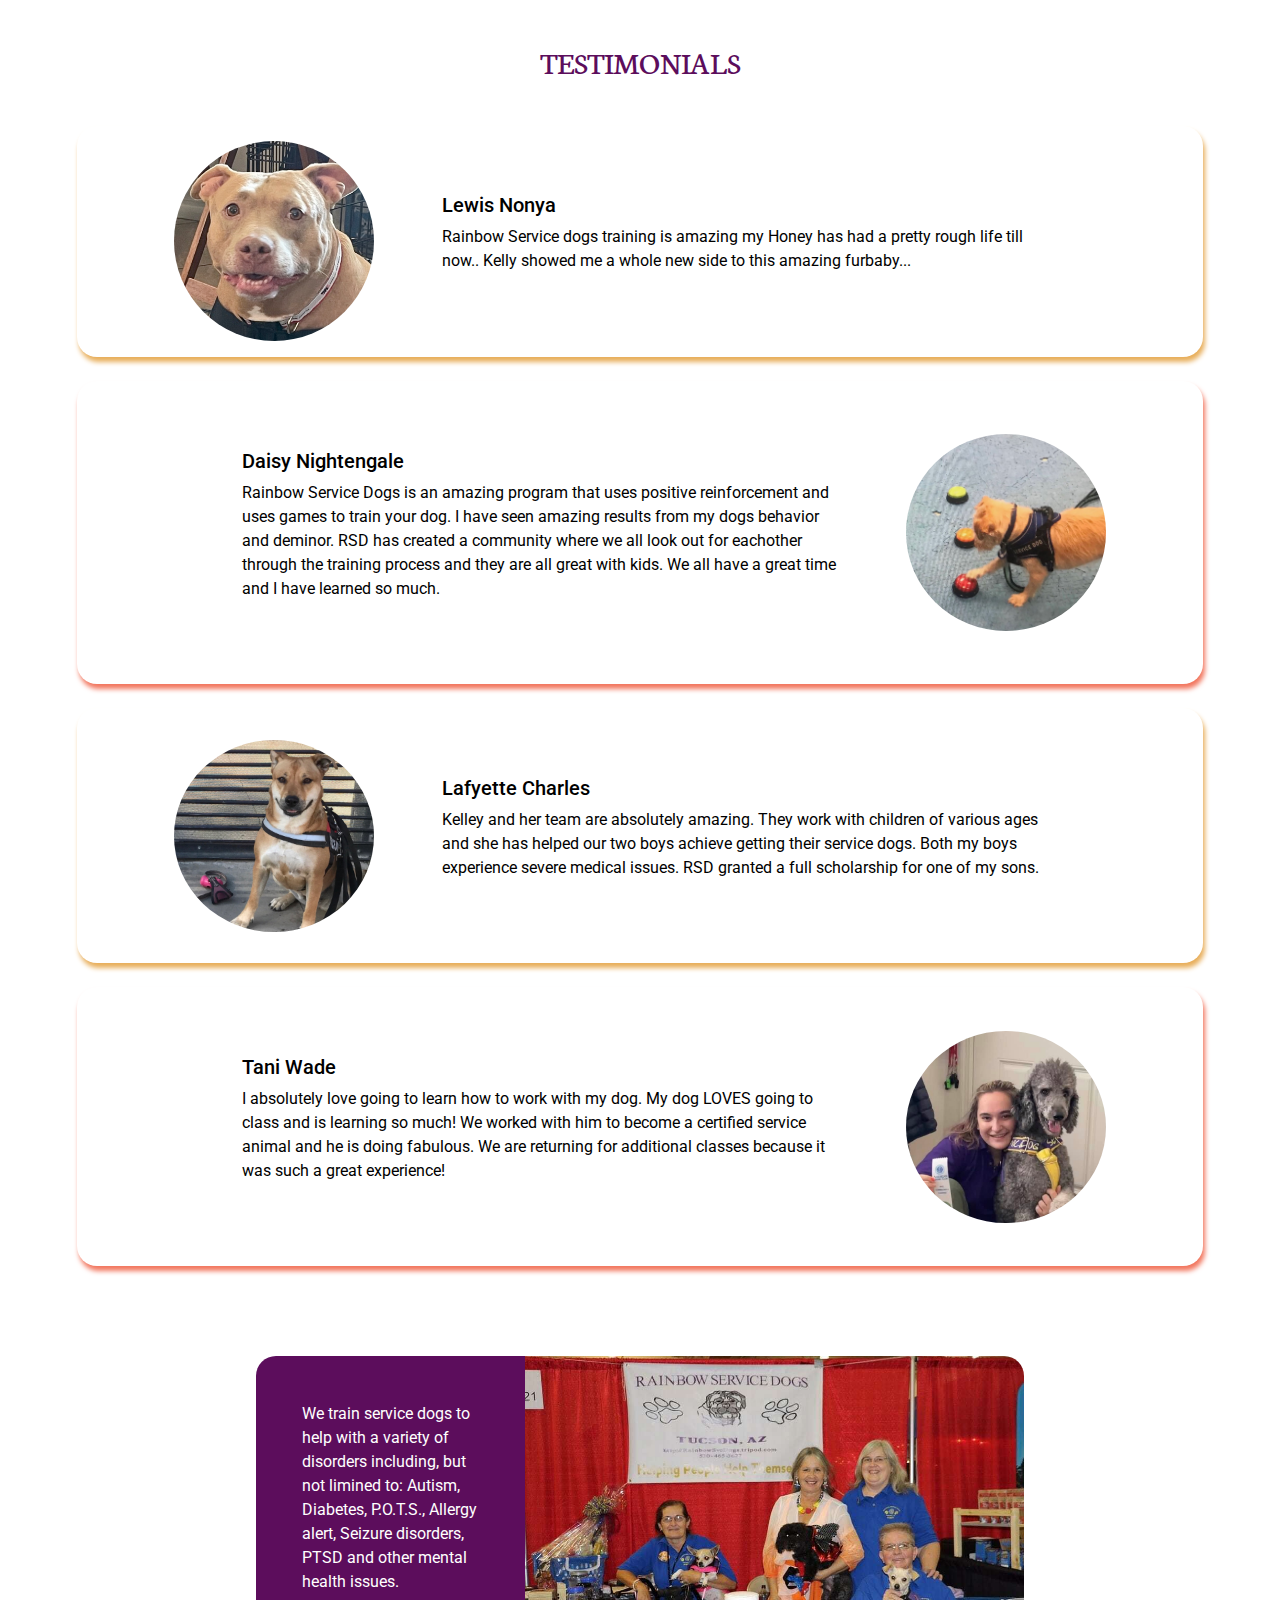
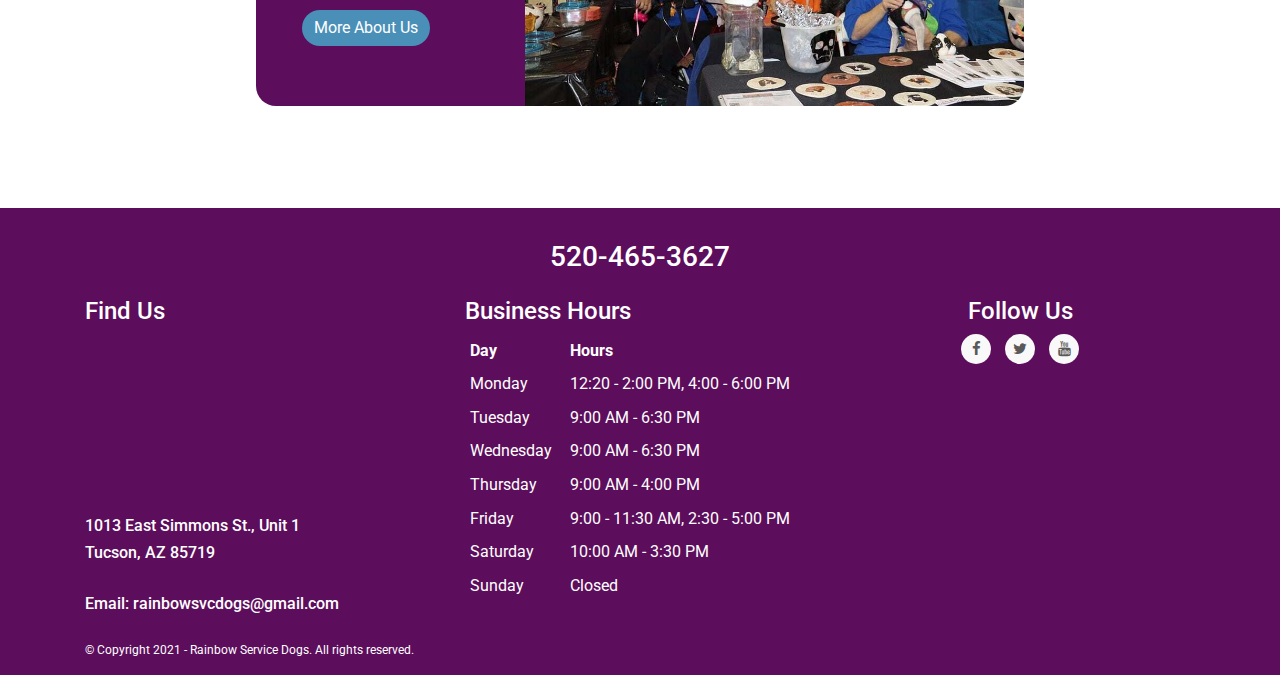
==== commit de163f01: "Google Analytics Code Added" ====
--- a/index.html
+++ b/index.html
@@ -1,6 +1,16 @@
 <!DOCTYPE html>
 <html>
 <head>
+  <!-- Global site tag (gtag.js) - Google Analytics -->
+<script async src="https://www.googletagmanager.com/gtag/js?id=G-Y9B9W2DFD3"></script>
+<script>
+  window.dataLayer = window.dataLayer || [];
+  function gtag(){dataLayer.push(arguments);}
+  gtag('js', new Date());
+
+  gtag('config', 'G-Y9B9W2DFD3');
+</script>
+
     <title>Rainbow Service Dogs</title>
     <link rel="stylesheet" href="https://stackpath.bootstrapcdn.com/bootstrap/4.3.1/css/bootstrap.min.css" integrity="sha384-ggOyR0iXCbMQv3Xipma34MD+dH/1fQ784/j6cY/iJTQUOhcWr7x9JvoRxT2MZw1T" crossorigin="anonymous">
     <link href="css/style.css" rel="stylesheet" type="text/css">
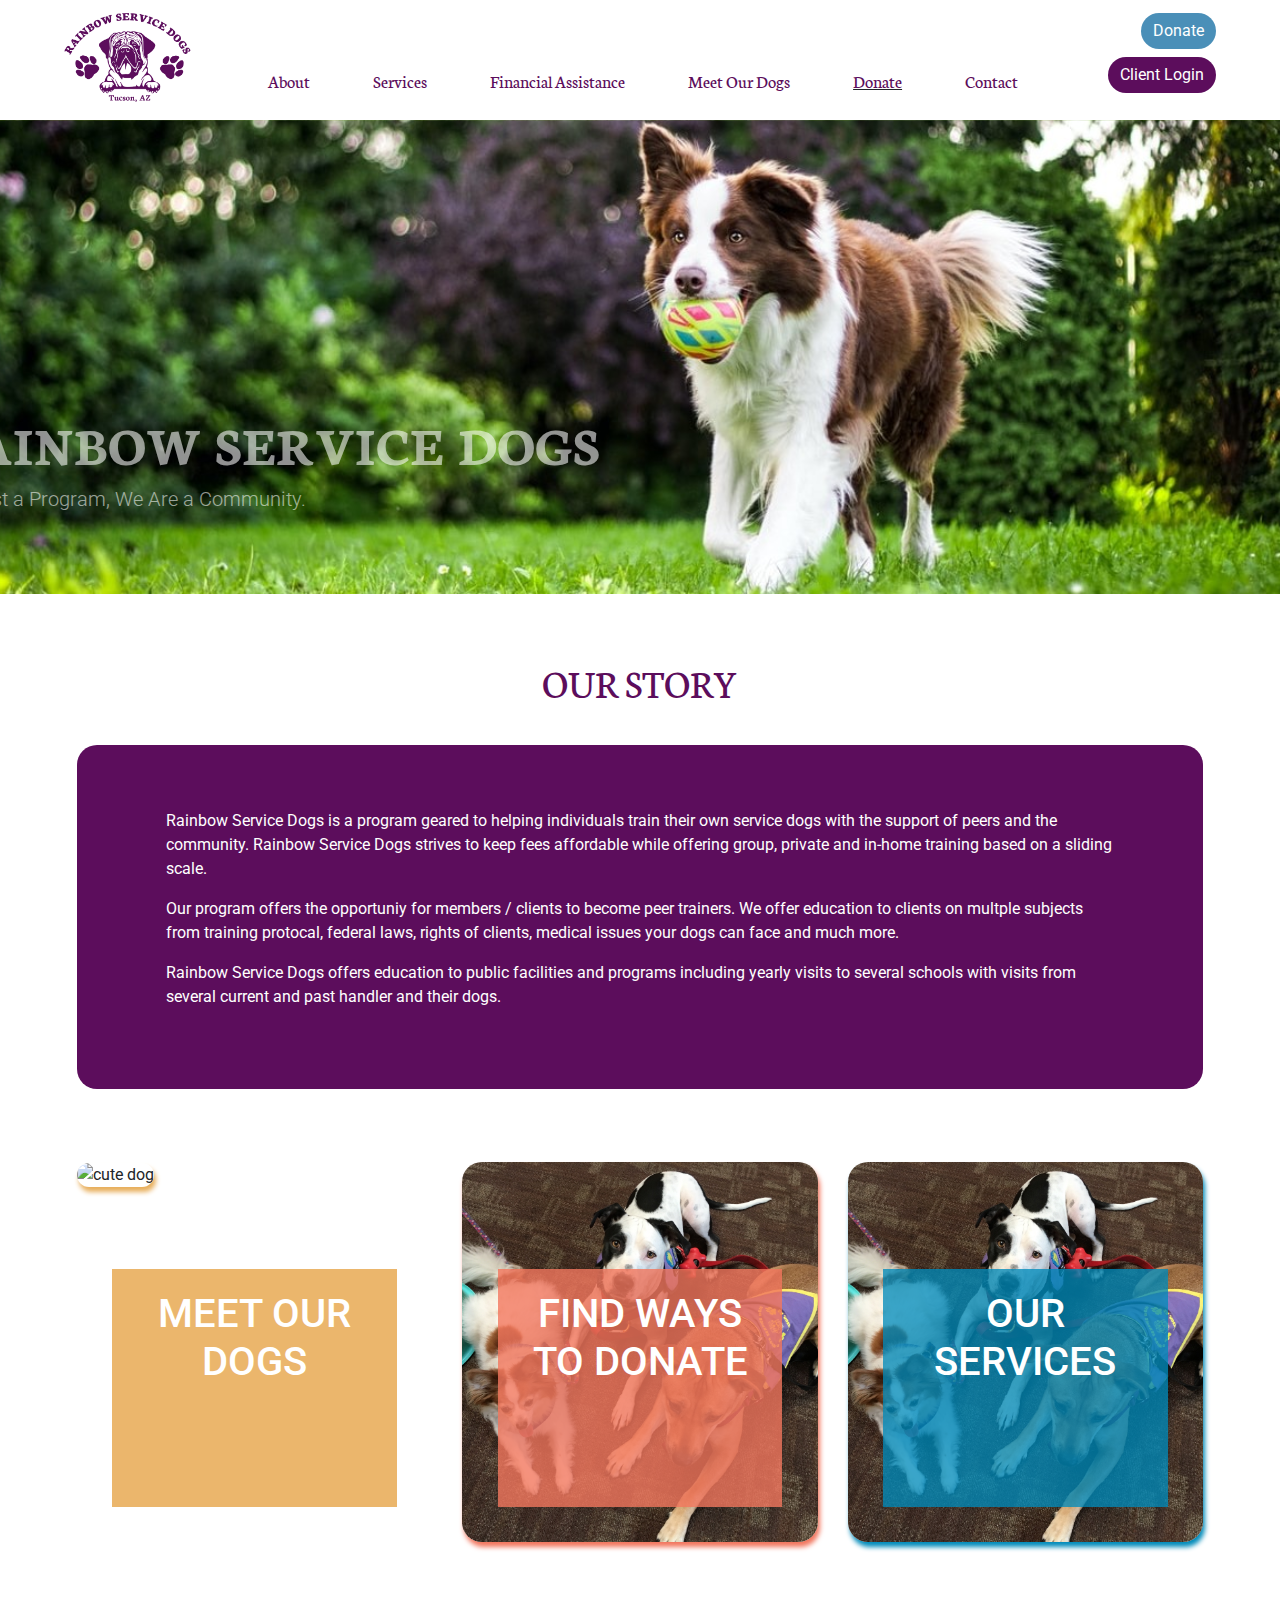
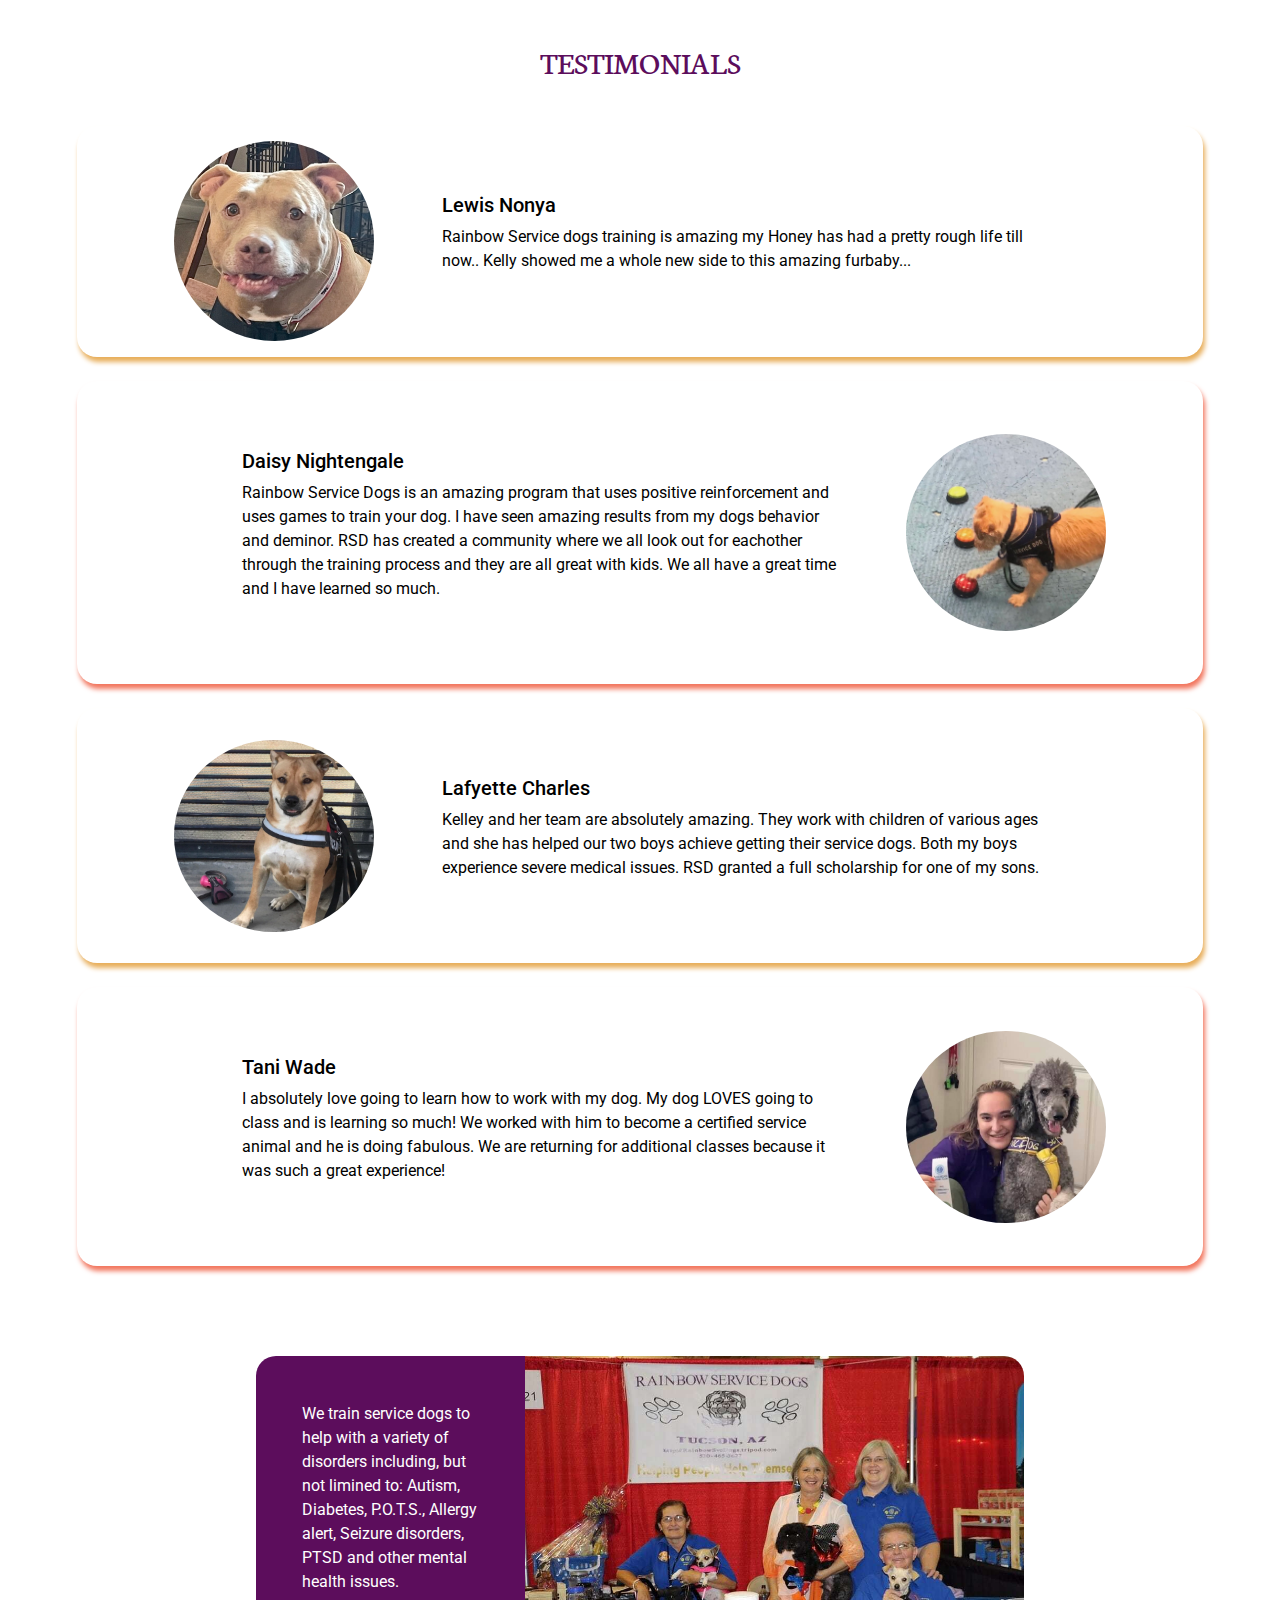
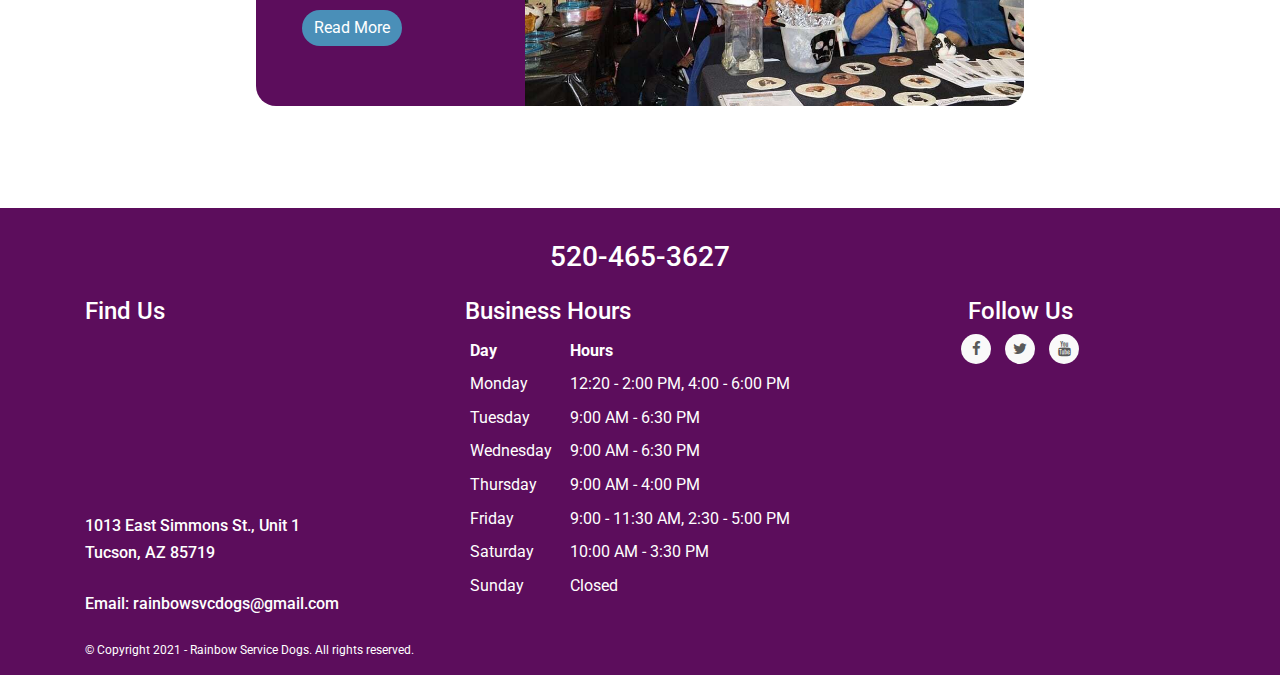
==== commit 71f19233: "added meta tags to home page" ====
--- a/index.html
+++ b/index.html
@@ -12,8 +12,10 @@
 </script>
 
     <title>Rainbow Service Dogs</title>
+    <meta charset="utf-8">
+    <meta name="viewport" content="width=device-width, initial-scale=1">
+
     <link rel="stylesheet" href="https://stackpath.bootstrapcdn.com/bootstrap/4.3.1/css/bootstrap.min.css" integrity="sha384-ggOyR0iXCbMQv3Xipma34MD+dH/1fQ784/j6cY/iJTQUOhcWr7x9JvoRxT2MZw1T" crossorigin="anonymous">
-    <link href="css/style.css" rel="stylesheet" type="text/css">
     <link rel="preconnect" href="https://fonts.googleapis.com">
     <link rel="preconnect" href="https://fonts.gstatic.com" crossorigin>
     <link href="https://fonts.googleapis.com/css2?family=Neuton:wght@700&family=Roboto&display=swap" rel="stylesheet">
@@ -64,10 +66,10 @@
           </ul>
           <div class="navigationButtons">
             <div class="navButton">
-                <button class="donateButton btn btn-outline-success my-2 my-sm-0" type="submit">Donate</button>
+              <a href="donate.html" class="donateButton call-donate-button btn  my-2 my-sm-0" role="button" aria-pressed="true">Donate</a>
             </div>
             <div class="navButton">
-                <button class="btn btn-outline-success my-2 my-sm-0 searchButton loginButton" type="submit">Client Login</button>
+                <button class="btn my-2 my-sm-0 searchButton loginButton" type="submit">Client Login</button>
             </div>
         </div>
         </div>
@@ -80,7 +82,7 @@
         <div class="jumbotron homeJumbotron">
             <h1 class="display-4 homeTitle fadeonload">RAINBOW SERVICE DOGS</h1>
             <p class="lead fadeonload">Not Just a Program, We Are a Community.</p>
-          </div>
+        </div>
     </div>
 
 <!-- MAIN PAGE SECTION -->
@@ -99,9 +101,8 @@
   </div>
 </div>
 
-  <!--Feature Homepage cards-->
-  
-  <div class="container-fluid">
+<!--Feature Homepage cards-->
+<div class="container-fluid">
     
     <div class="row galleryRow">
     
@@ -150,6 +151,7 @@
   </div>
 
 </div>
+
 <!--Testimonial Cards-->
 <div class="container-fluid">
   <h2 class="purple homeSubheading">TESTIMONIALS</h2>
@@ -183,8 +185,8 @@
 </div>
   <div class="testimonials orange-box-shadow my-4">    
   <div class="testimonialInfo">
-  <h5>Tani Wade</h5>
-  <p>I absolutely love going to learn how to work with my dog.  My dog LOVES going to class and is learning so much!  We worked with him to become a certified service animal and he is doing fabulous.  We are returning for additional classes because it was such a great experience!</p>  
+    <h5>Tani Wade</h5>
+    <p>I absolutely love going to learn how to work with my dog.  My dog LOVES going to class and is learning so much!  We worked with him to become a certified service animal and he is doing fabulous.  We are returning for additional classes because it was such a great experience!</p>  
   </div>
   <div class="testimonial Image d-flex align-items-center">
     <img class="rounded-circle" alt="Tani and doggo" src="images/Tani Wade.jpeg" width="200" data-holder-rendered="true">
@@ -197,7 +199,7 @@
 <div class="call-to-donate pupsDonate about-us-button">    
   <div class="actionInfo">
     <p>We train service dogs to help with a variety of disorders including, but not limined to: Autism, Diabetes, P.O.T.S., Allergy alert, Seizure disorders, PTSD and other mental health issues.</p>
-    <button class="donateButton call-donate-button btn btn-outline-success my-2 my-sm-0" type="submit">More About Us</button>
+    <a href="404 page.html" class="donateButton call-donate-button btn  my-2 my-sm-0" role="button" aria-pressed="true">Read More</a>
   </div>
   <div class="actionImage">
     <img img-fluid src="images/rsd.jpg">
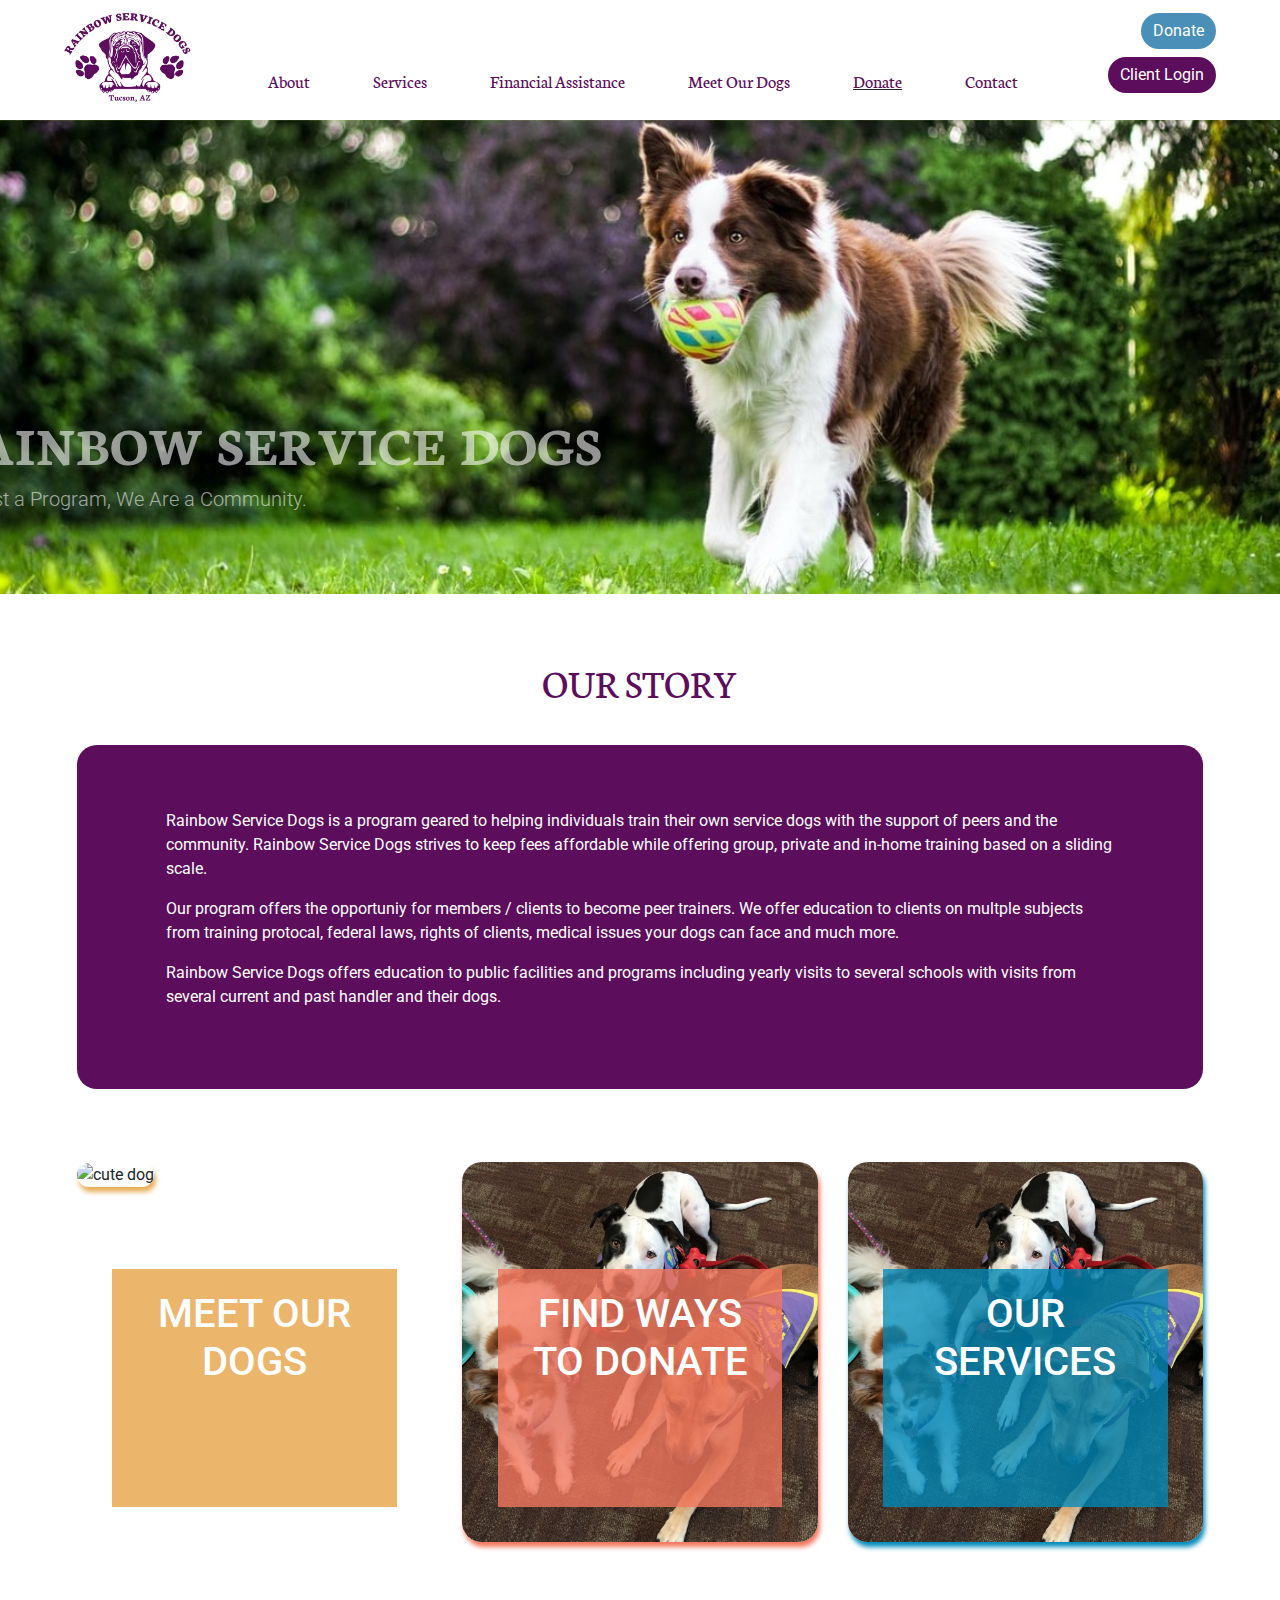
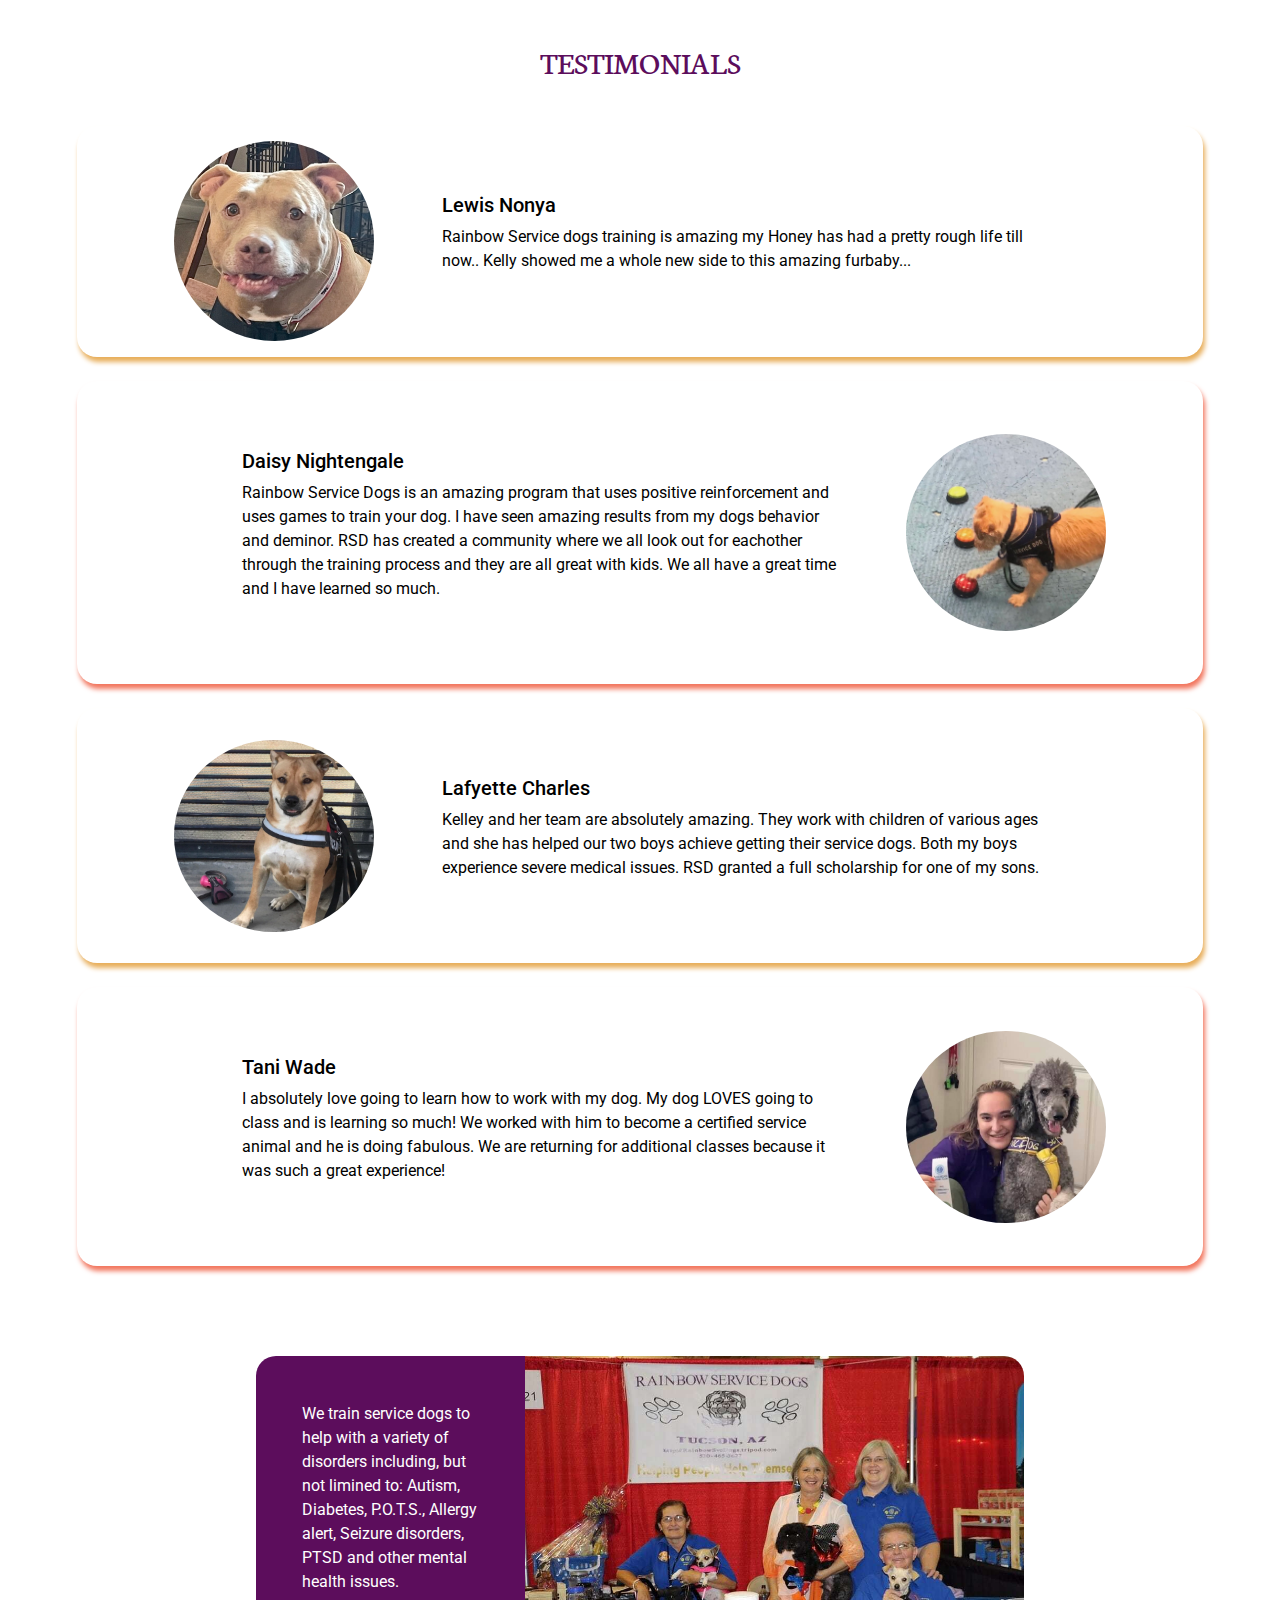
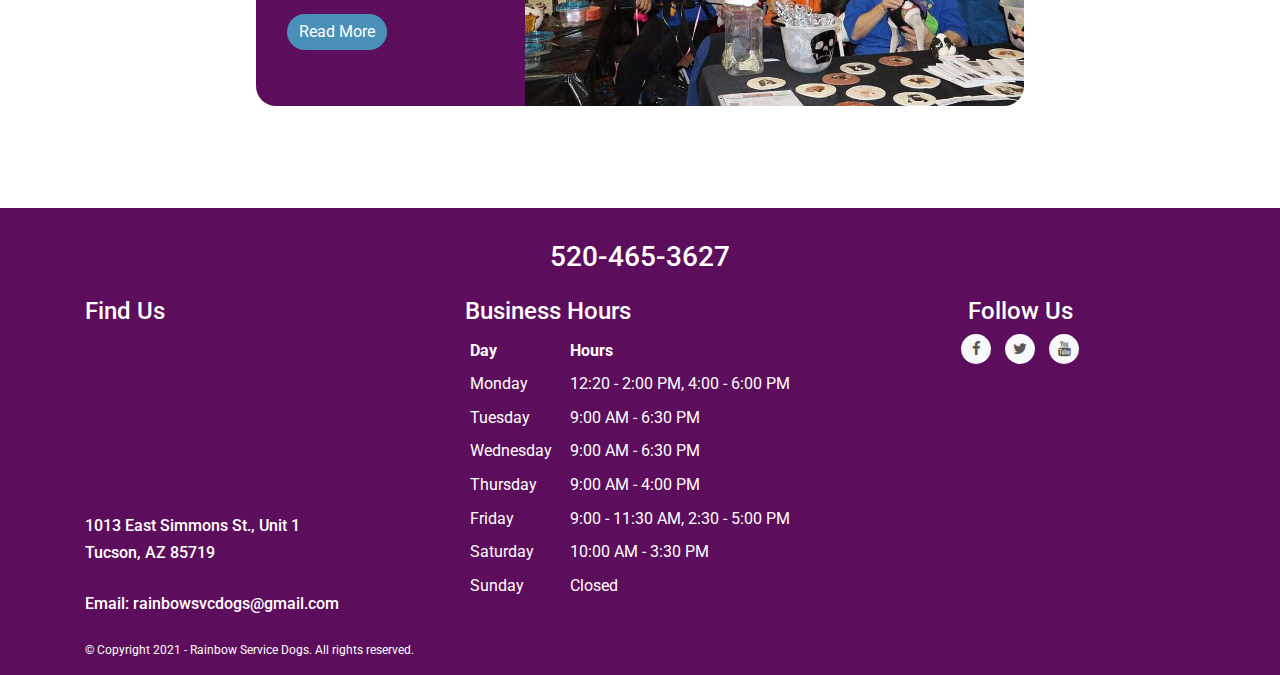
==== commit 17da1411: "fixed card buttons at small size, fixed paypal button in donation tabs" ====
--- a/index.html
+++ b/index.html
@@ -195,12 +195,14 @@
 
 
 <!--Call to Donate Card-->
-<div class="call-to-action">
 <div class="call-to-donate pupsDonate about-us-button">    
+
   <div class="actionInfo">
     <p>We train service dogs to help with a variety of disorders including, but not limined to: Autism, Diabetes, P.O.T.S., Allergy alert, Seizure disorders, PTSD and other mental health issues.</p>
-    <a href="404 page.html" class="donateButton call-donate-button btn  my-2 my-sm-0" role="button" aria-pressed="true">Read More</a>
-  </div>
+    <div class="row pb-5 mb-5">
+    <a href="404 page.html" class="btn donateButton call-donate-button my-1" role="button" aria-pressed="true">Read More</a>
+  </div>
+</div>
   <div class="actionImage">
     <img img-fluid src="images/rsd.jpg">
   </div>
--- a/css/style.css
+++ b/css/style.css
@@ -134,7 +134,8 @@
   margin-left: 5%;
   margin-right: 5%;
   border-radius: 20px;
-  margin-bottom:5%;
+  margin-bottom: 5%;
+  text-decoration: none;
 }
 .donationSection {
     margin-top: 80px;
@@ -148,17 +149,23 @@
 }
 .tab-content {
     height: 250px;
-    border-radius: 20px;
-}
-
+    border-radius: 20px; 
+    text-decoration: none;
+}
+#contact {
+  text-decoration: none;
+}
+#home {
+  text-decoration: none;
+}
+#profile {
+  text-decoration: none;
+}
 .paypal {
-  position: absolute;
-  right: 0px;
   padding: 20px;
-  margin-right: 80px;
+  margin: 20px;
   margin-bottom: 40px;
 }
-
 .donateJumbotron {
   background-image: url(../images/Donations.jpg);
   background-size: cover;
@@ -798,9 +805,6 @@
       border-radius: 0;
   }
 
-/* About Us Link card */
-
-
 /* Call to Donate Card */
 .call-to-donate {
   display: flex;
@@ -816,7 +820,7 @@
 }
 .actionInfo {
   width: 100%;
-  height: 30%;
+  height: 35%;
   background-color: #5C0D5C;
   color: white; 
   border-top-left-radius: 20px;
@@ -826,10 +830,11 @@
 }
 .actionInfo h4 {
   margin-top: 2%;
-  padding-bottom: 2%;
+  padding-bottom: 5%;
 }
 .call-donate-button {
   margin-top: 10%;
+  margin-bottom: 10%;
 }
 .actionImage {
   width: 100%;
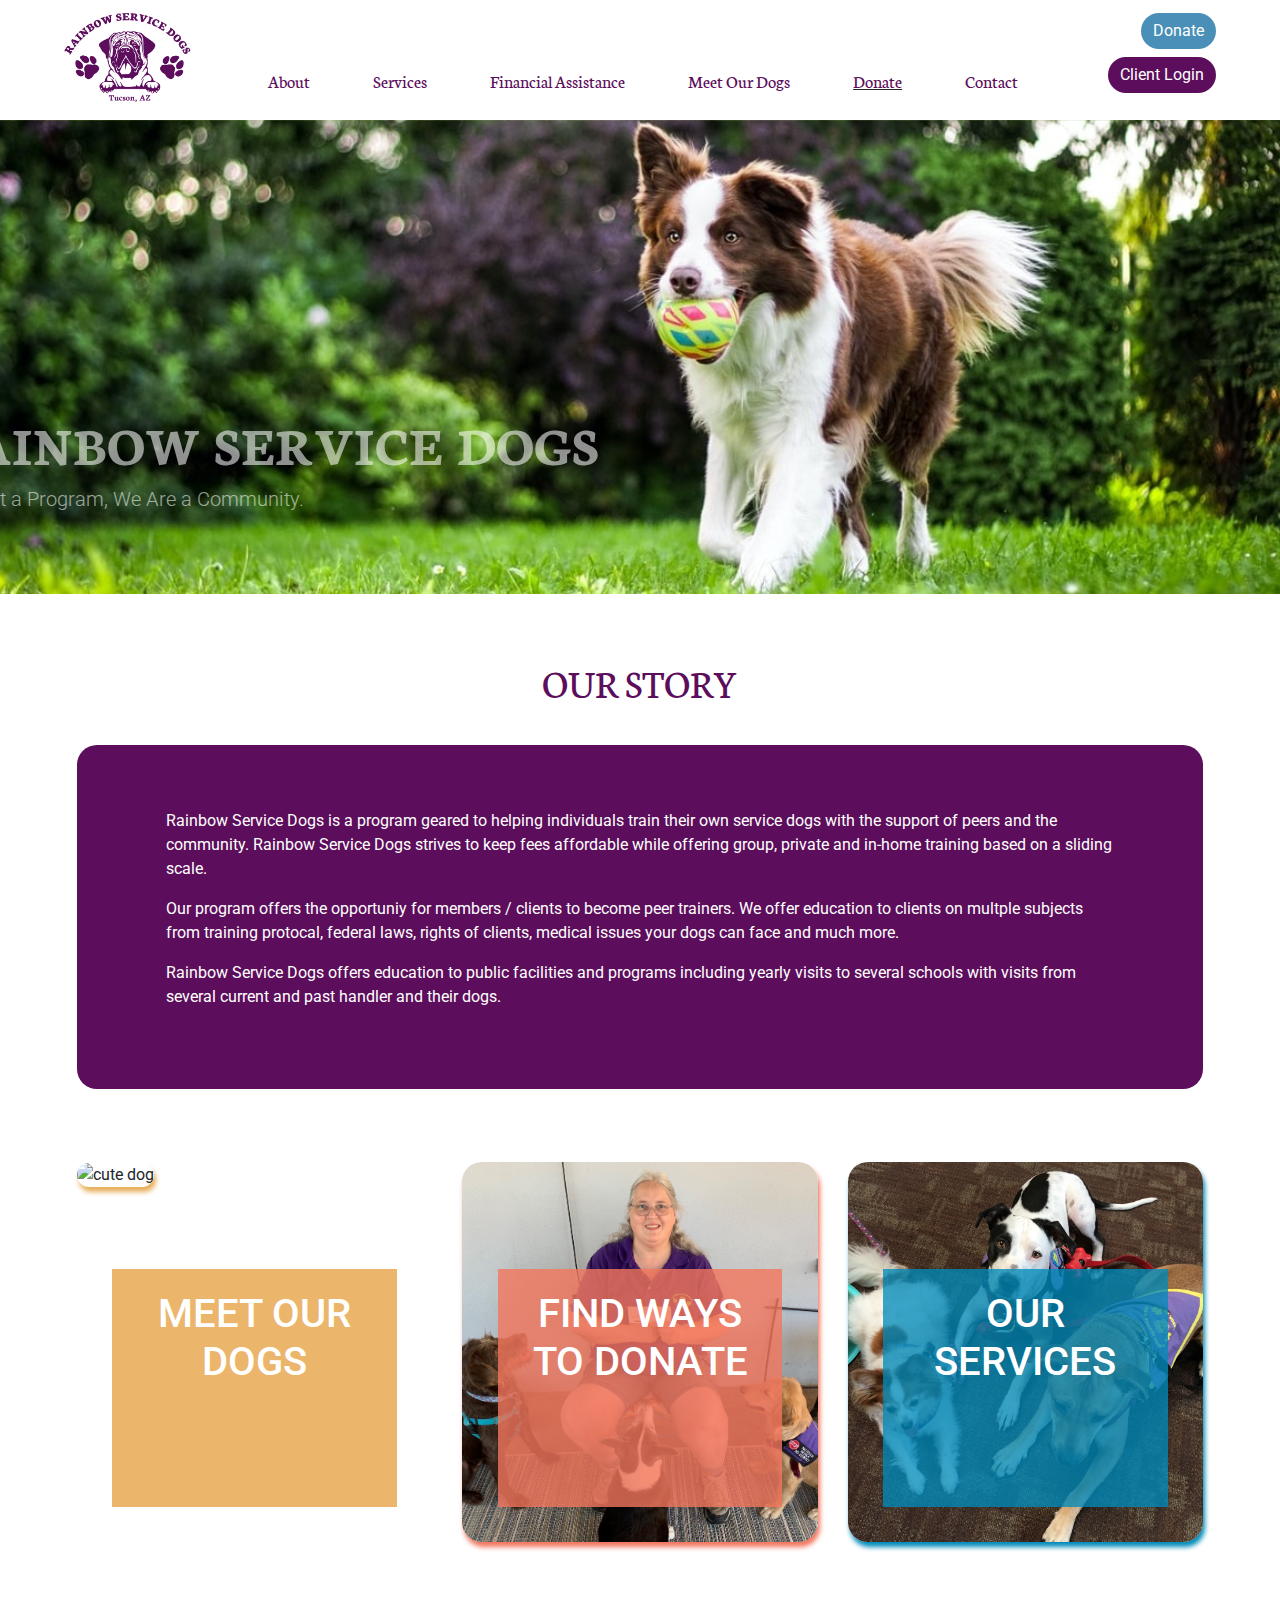
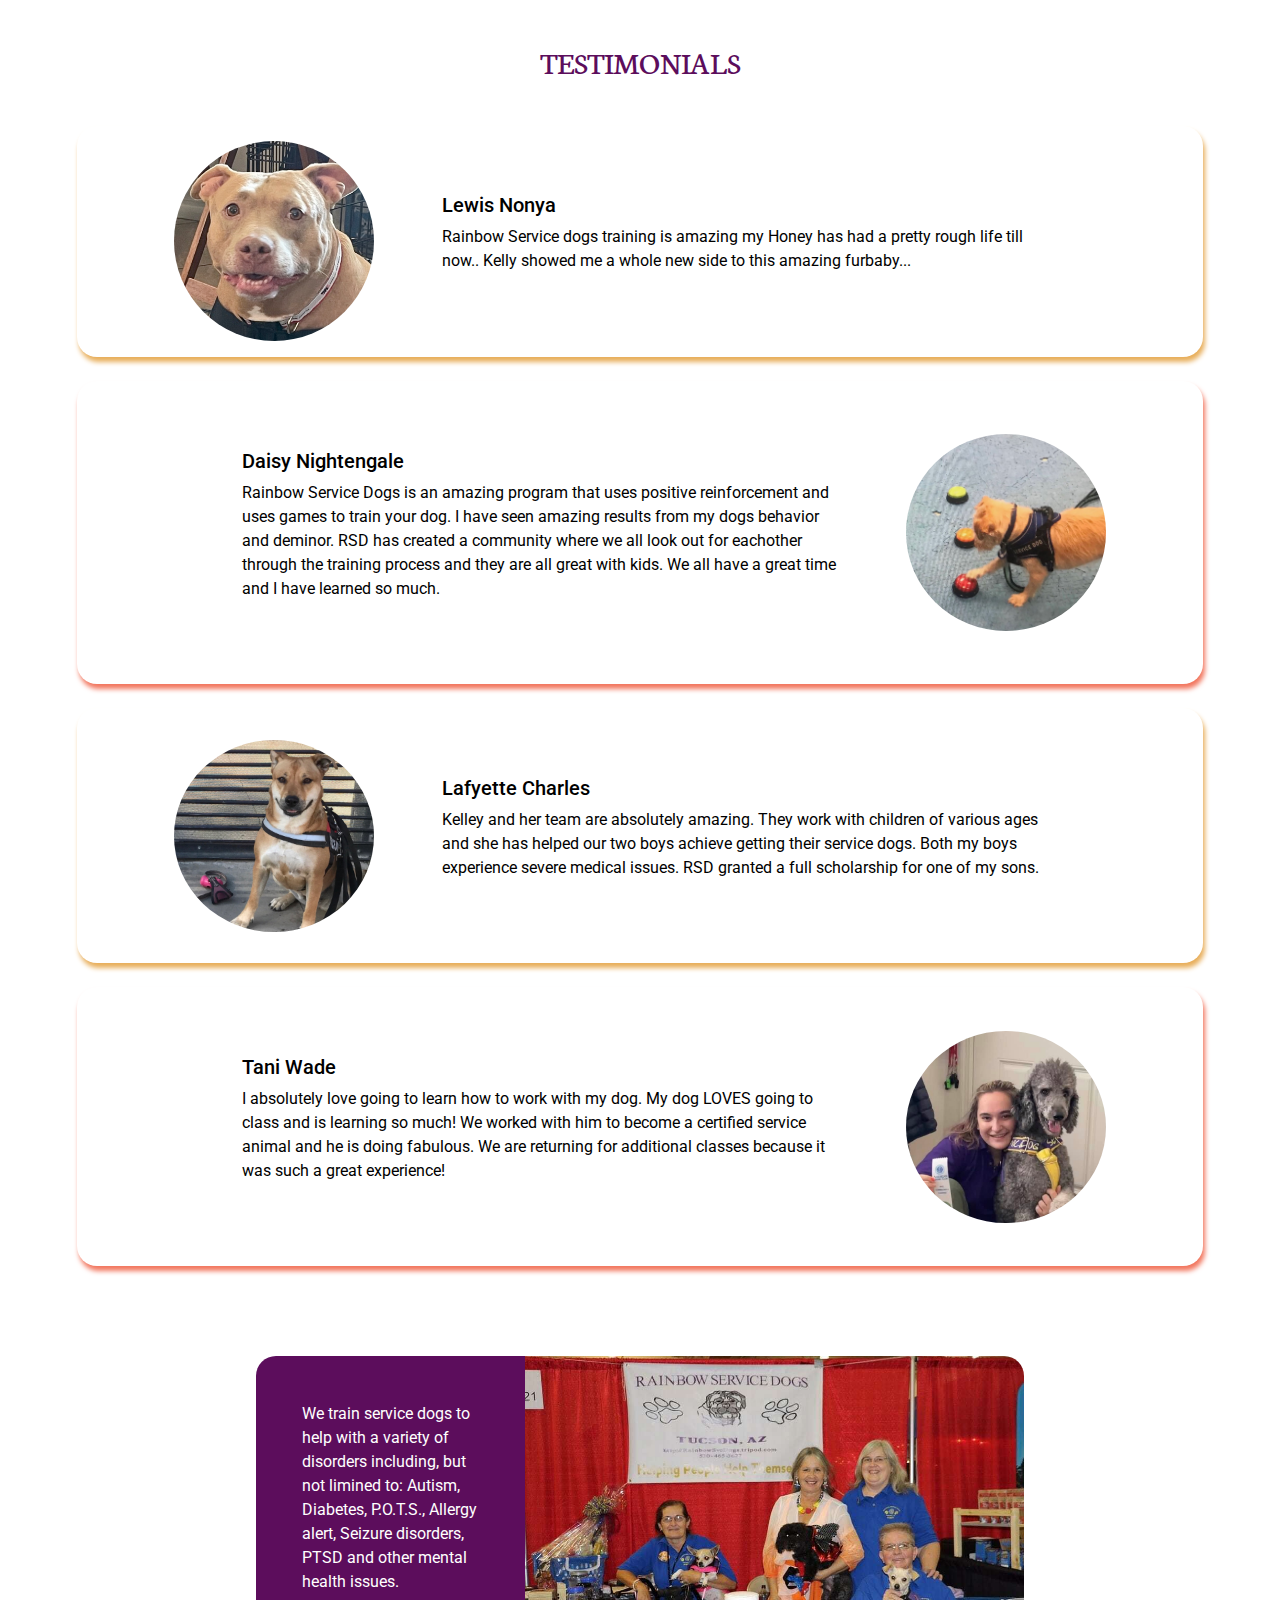
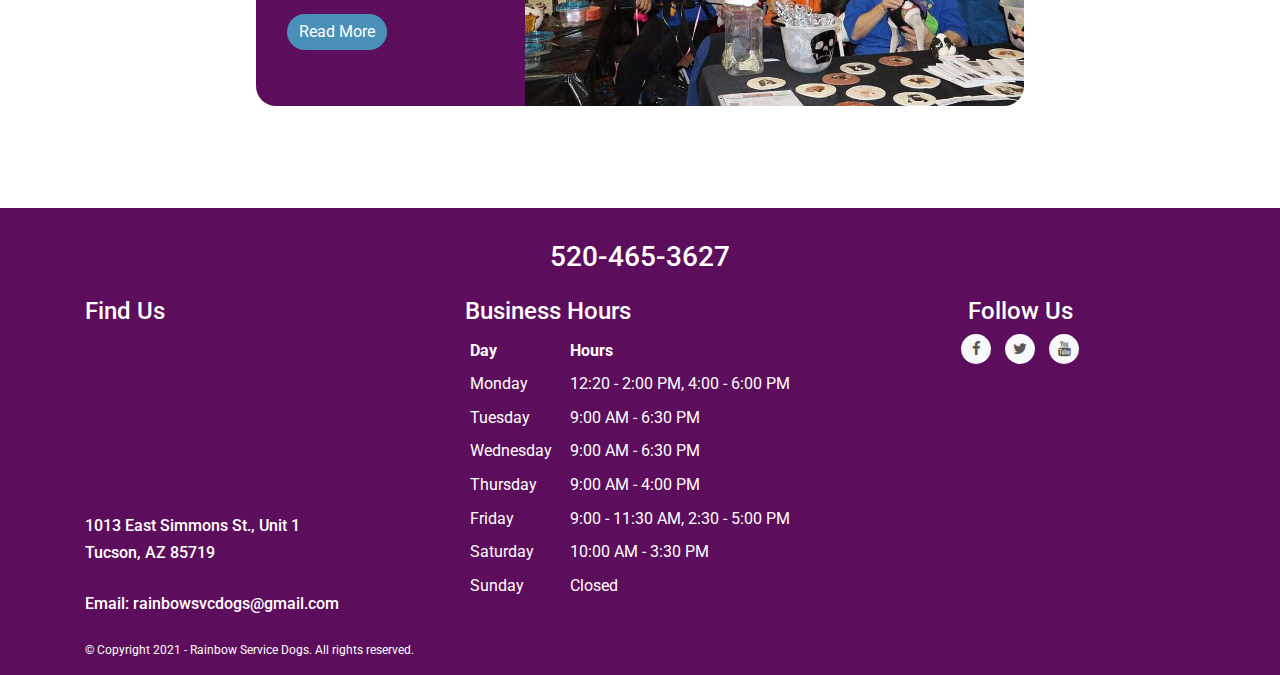
==== commit 818cc938: "Mobile HomeJumbotron Repositioned, Image Change on Feature Card" ====
--- a/index.html
+++ b/index.html
@@ -123,7 +123,7 @@
 
    <div class="card-container col-lg-4 col-md-4 col-sm-12">
     <div class="pupCard">
-   <div class="pupImageHolder card-img"><img class="card-img orange-box-shadow" src="images/threedogs.jpg" alt="Card image"> </div>
+   <div class="pupImageHolder card-img"><img class="card-img orange-box-shadow" src="images/Kelley square.jpg" alt="Card image"> </div>
    <div class="card-img-overlay card-overlay-text2">
     <h1>FIND WAYS TO DONATE</h1>
    </div>
--- a/css/style.css
+++ b/css/style.css
@@ -106,7 +106,7 @@
 .homeJumbotron {
   background-image: url(../images/home\ hero\ crop.jpg);
   background-size: cover;
-  background-position: 32%;
+  background-position: 45%;
   height: 100%;
 }
 .lead {
@@ -899,6 +899,12 @@
 footer {
   margin-top: -15% !important;
 }
+.modal-content {
+  width: 100%;
+}
+.hide-row-mobile {
+  display: none;
+}
 
 
 }
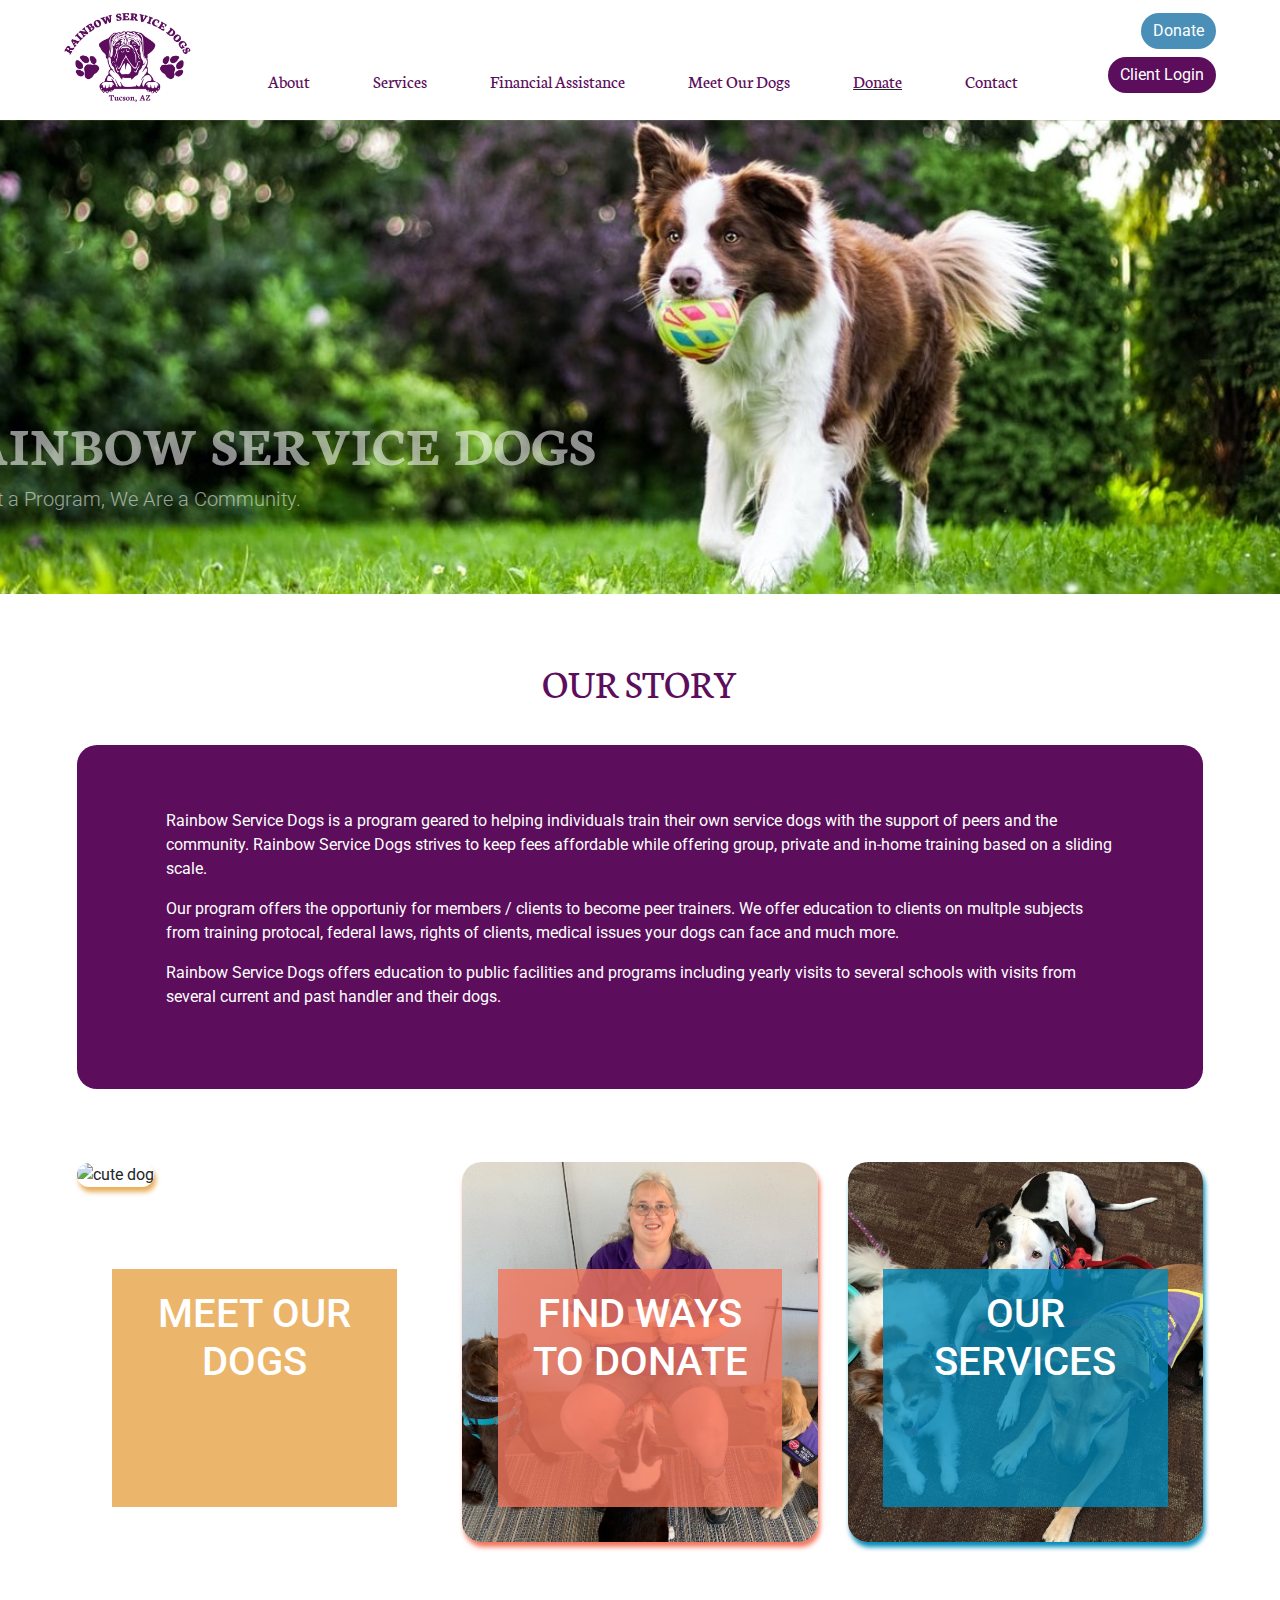
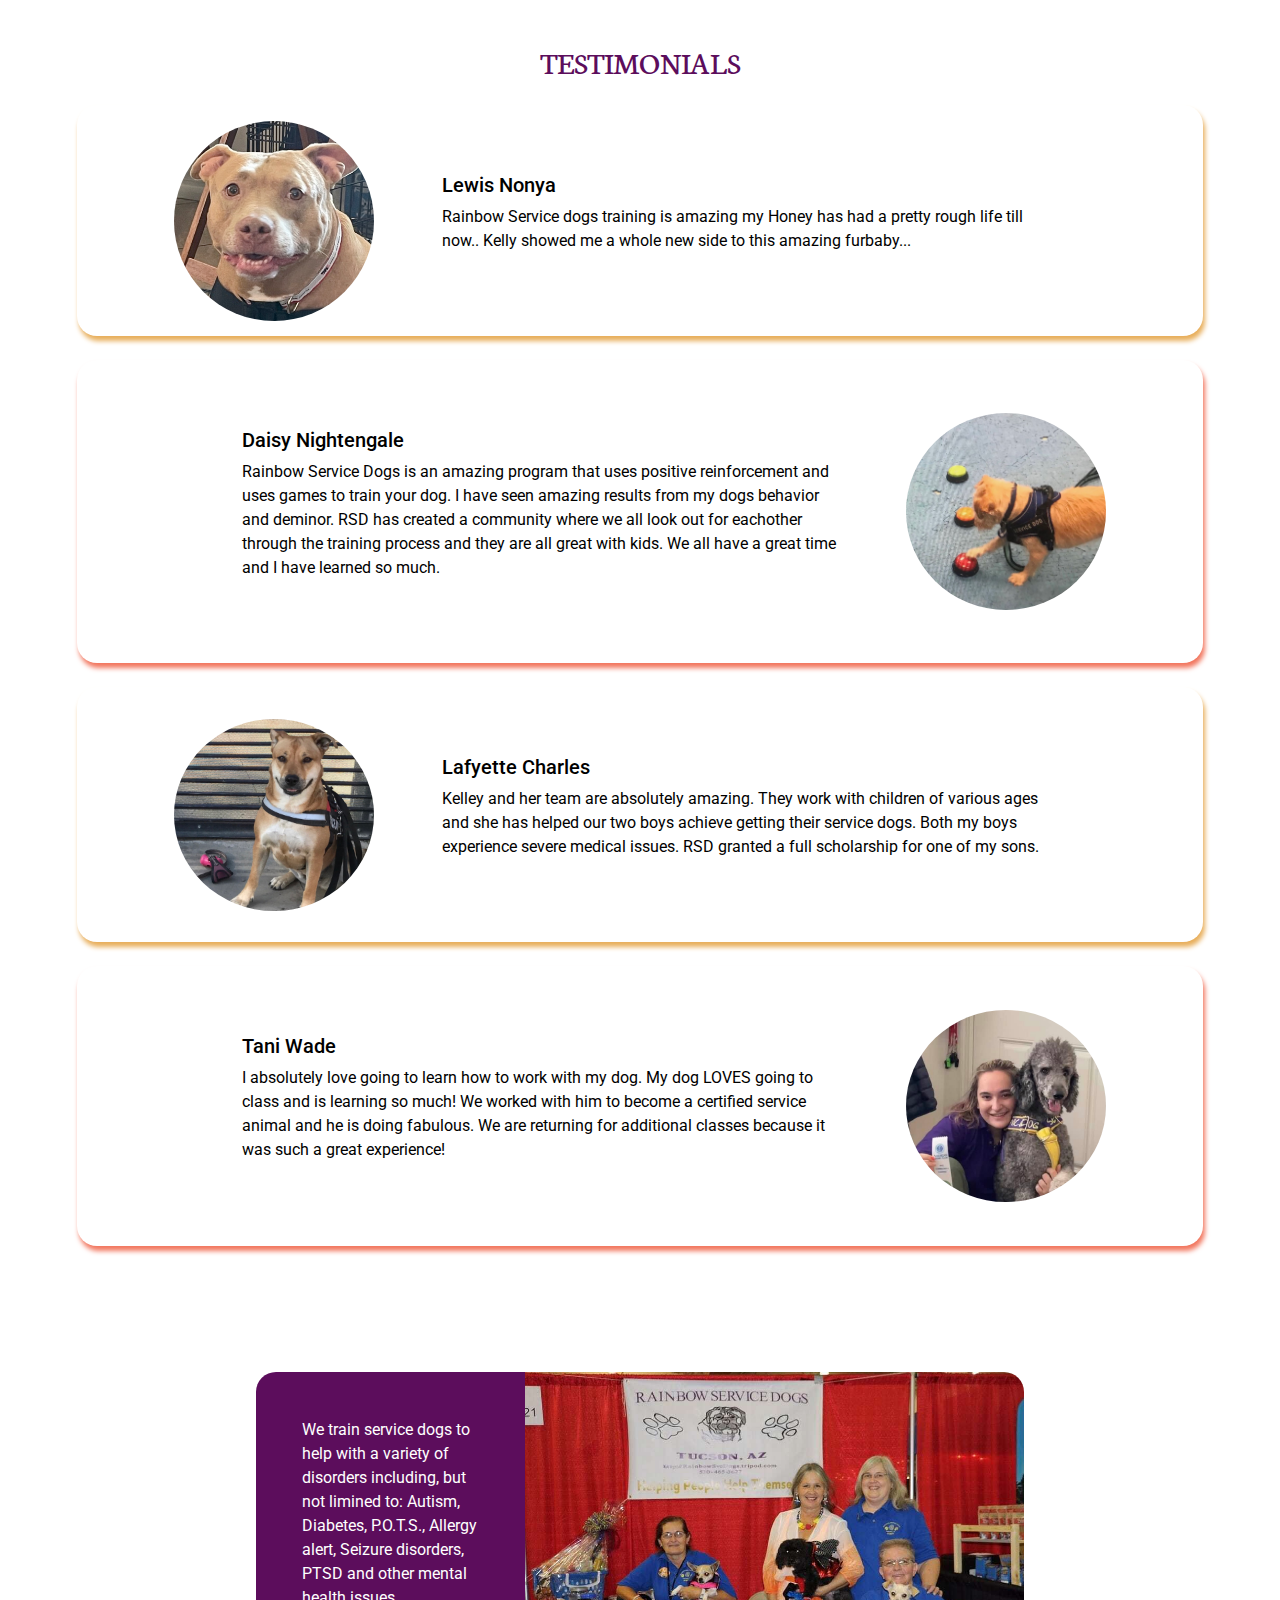
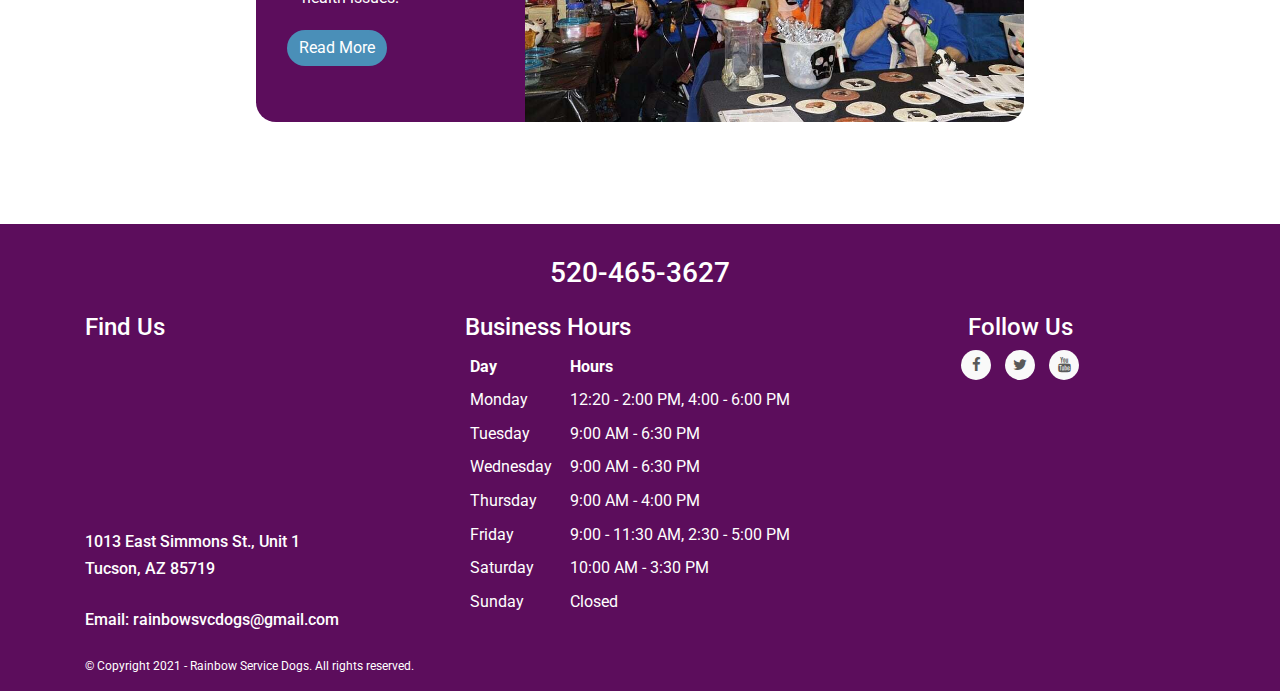
==== commit 463336de: "Testimonial margins changed" ====
--- a/index.html
+++ b/index.html
@@ -155,7 +155,7 @@
 <!--Testimonial Cards-->
 <div class="container-fluid">
   <h2 class="purple homeSubheading">TESTIMONIALS</h2>
-</div>
+
 <div class="testimonials yellow-box-shadow my-4">    
     <div class="testimonial Image d-flex align-items-center">
     <img class="rounded-circle" alt="Honey the Dog" src="images/Honey.jpeg" width="200" data-holder-rendered="true">
@@ -192,11 +192,11 @@
     <img class="rounded-circle" alt="Tani and doggo" src="images/Tani Wade.jpeg" width="200" data-holder-rendered="true">
   </div>
   </div>
-
+</div>
 
 <!--Call to Donate Card-->
+<div class="call-to-action">
 <div class="call-to-donate pupsDonate about-us-button">    
-
   <div class="actionInfo">
     <p>We train service dogs to help with a variety of disorders including, but not limined to: Autism, Diabetes, P.O.T.S., Allergy alert, Seizure disorders, PTSD and other mental health issues.</p>
     <div class="row pb-5 mb-5">
@@ -208,6 +208,10 @@
   </div>
 </div>
 </div>
+
+</div>
+
+
 
 </body>
 <!-- Footer -->
--- a/css/style.css
+++ b/css/style.css
@@ -292,7 +292,7 @@
 .testimonials {
   display: flex;
   flex-direction: row;
-  width: 88%;
+  width: 100%;
   justify-content: center;
   margin: 0 auto;
   border-radius: 20px;
@@ -788,7 +788,10 @@
 
 @media (max-width: 767.98px) {
 
-.navigationButtons {
+  .navbar-brand{
+    width: 22%;
+  }
+  .navigationButtons {
     display: flex;
     flex-direction: column;
     align-items: flex-start;
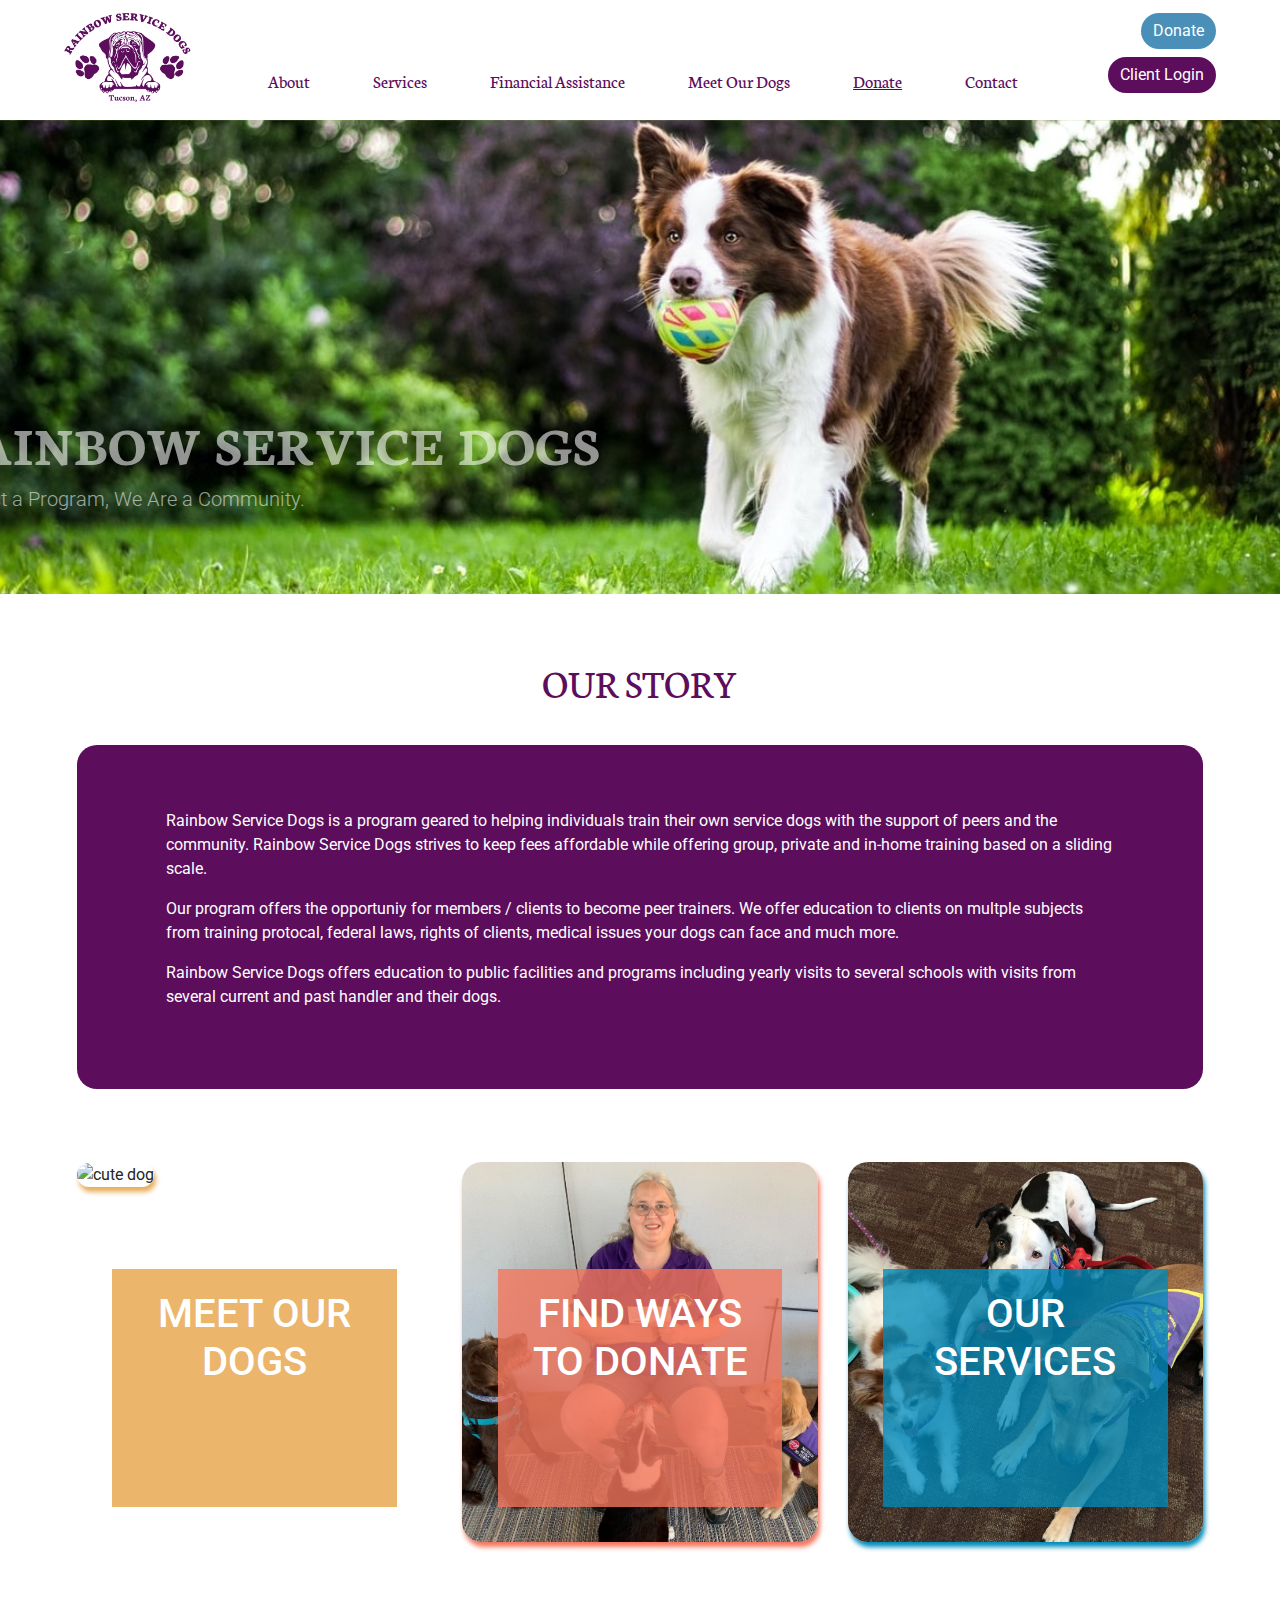
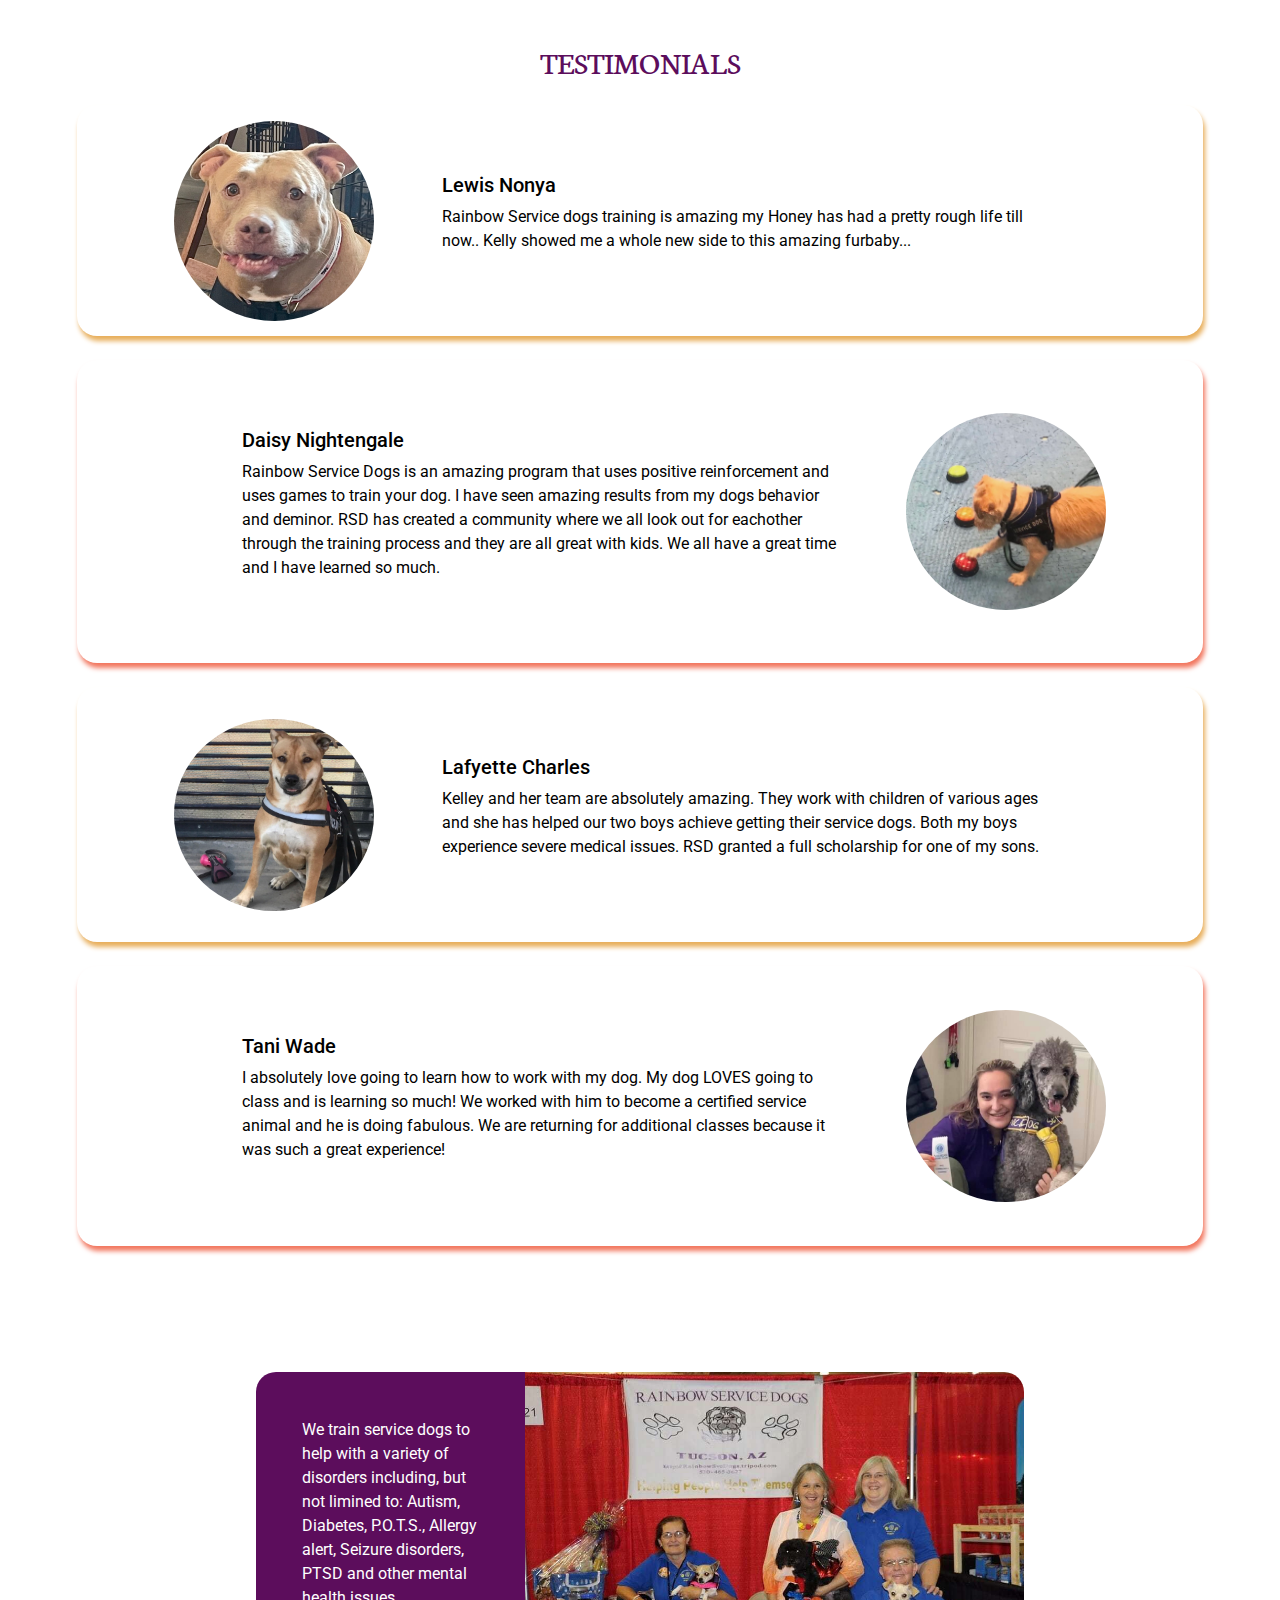
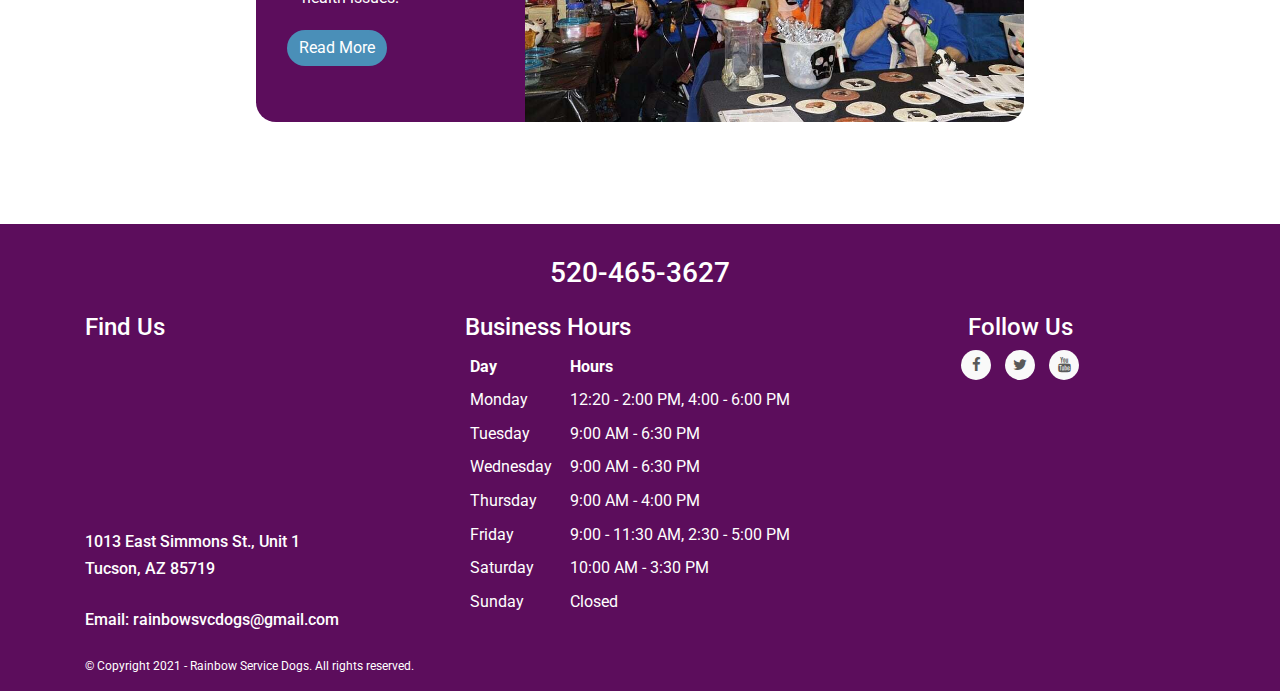
==== commit de023081: "Hotjar Added" ====
--- a/index.html
+++ b/index.html
@@ -9,6 +9,18 @@
   gtag('js', new Date());
 
   gtag('config', 'G-Y9B9W2DFD3');
+</script>
+
+<!-- Hotjar Tracking Code for https://cgednalske.github.io/UX_21_Hobby/ -->
+<script>
+  (function(h,o,t,j,a,r){
+      h.hj=h.hj||function(){(h.hj.q=h.hj.q||[]).push(arguments)};
+      h._hjSettings={hjid:2518342,hjsv:6};
+      a=o.getElementsByTagName('head')[0];
+      r=o.createElement('script');r.async=1;
+      r.src=t+h._hjSettings.hjid+j+h._hjSettings.hjsv;
+      a.appendChild(r);
+  })(window,document,'https://static.hotjar.com/c/hotjar-','.js?sv=');
 </script>
 
     <title>Rainbow Service Dogs</title>
--- a/css/style.css
+++ b/css/style.css
@@ -176,13 +176,17 @@
 .donateHeading {
   margin-top: 20vh;
 }
-
+.donor-sub-heading {
+  margin-top: 10%;
+}
+.our-donors-card {
+  margin-top: 2% !important;
+}
 .donorHeading{
   margin-top: 70vh;
   background-color:#f0f0f0d2;
   padding: 20px;
 }
-
 .donorJumbotron {
   background-image: url(../images/xan-griffin-UCFgM_AojFg-unsplash.jpg);
   background-size: cover;
@@ -399,6 +403,10 @@
 }
 
 /* Pup Gallery Cards */
+.view-on-click {
+  visibility: hidden;
+}
+
 .galleryRow {
   margin-bottom: 2.5%;
   margin-top: 2%;
@@ -439,7 +447,7 @@
 }
 .galleryHeader {
   margin-top: 2% !important;
-  margin-bottom: 3% !important;
+  margin-bottom: 1% !important;
 }
 
 .pupTitle {
@@ -908,7 +916,9 @@
 .hide-row-mobile {
   display: none;
 }
-
+.view-on-click {
+  visibility: visible;
+}
 
 }
 
